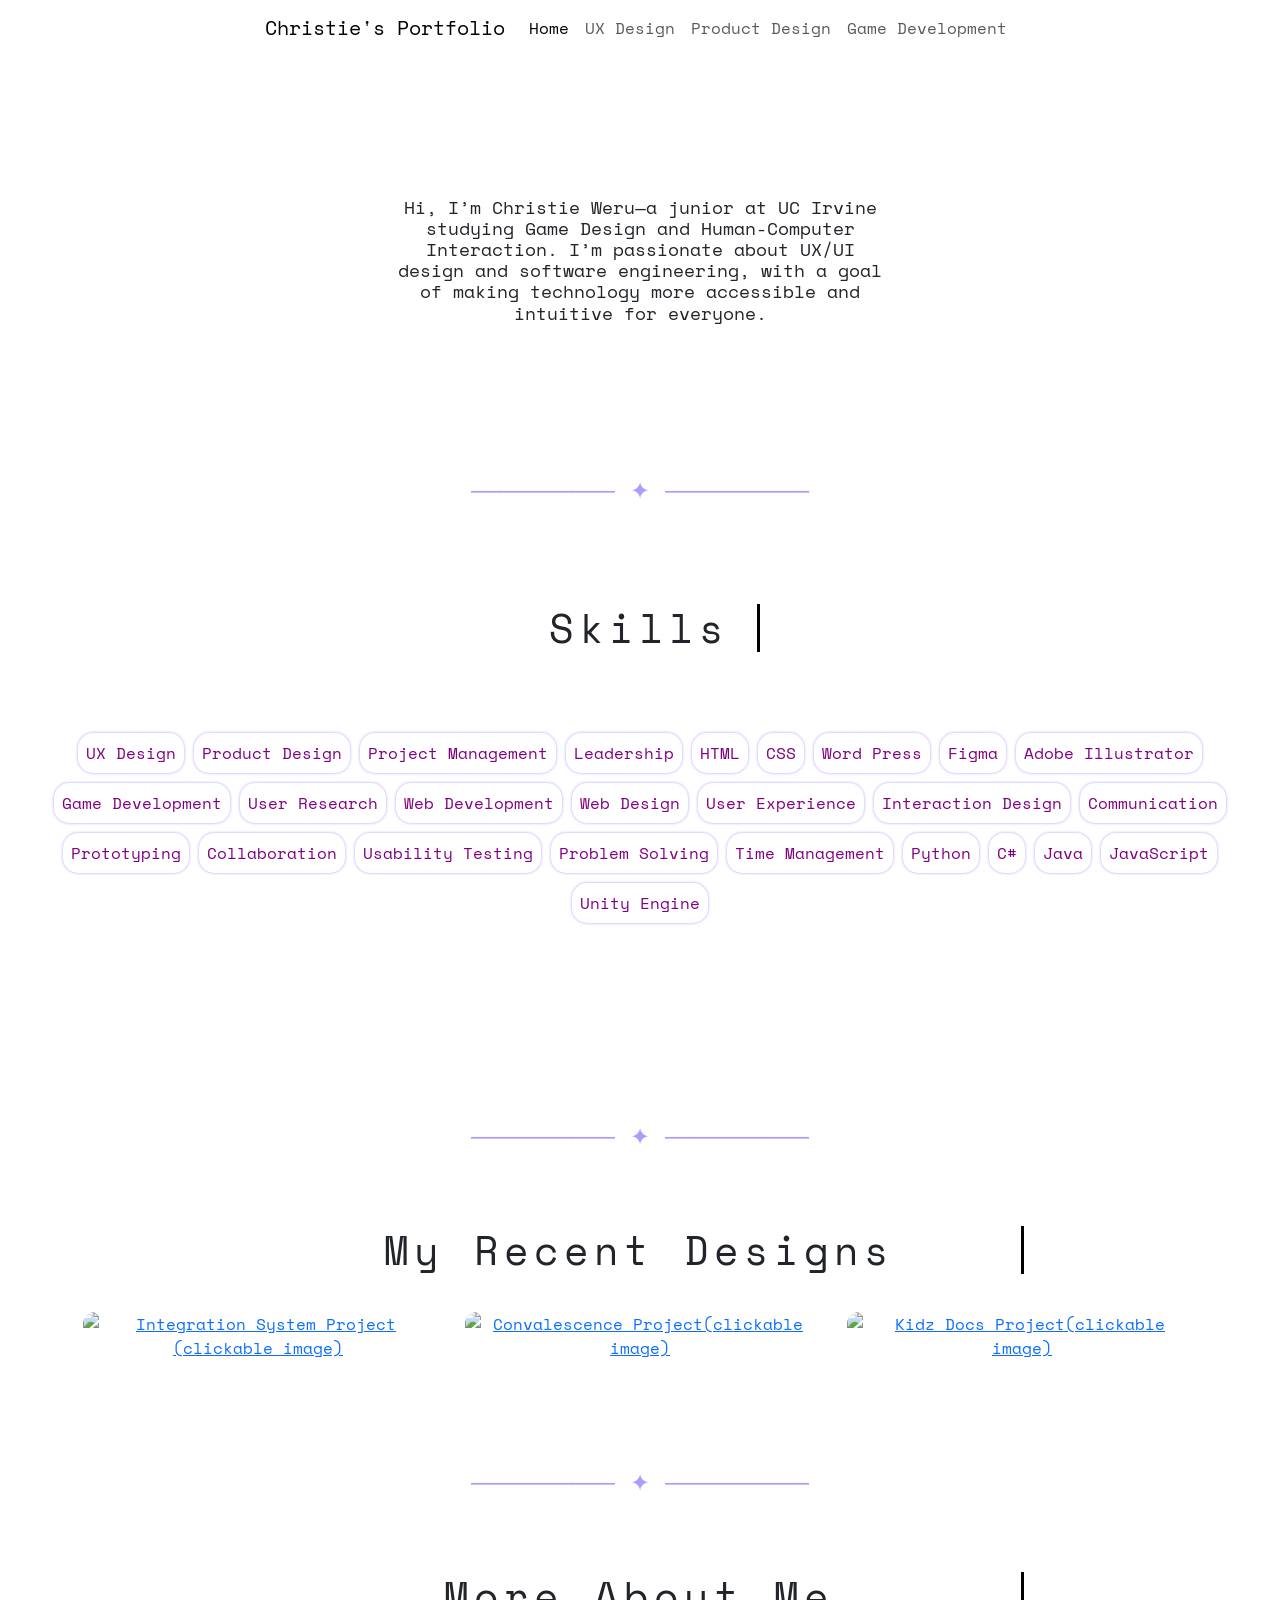
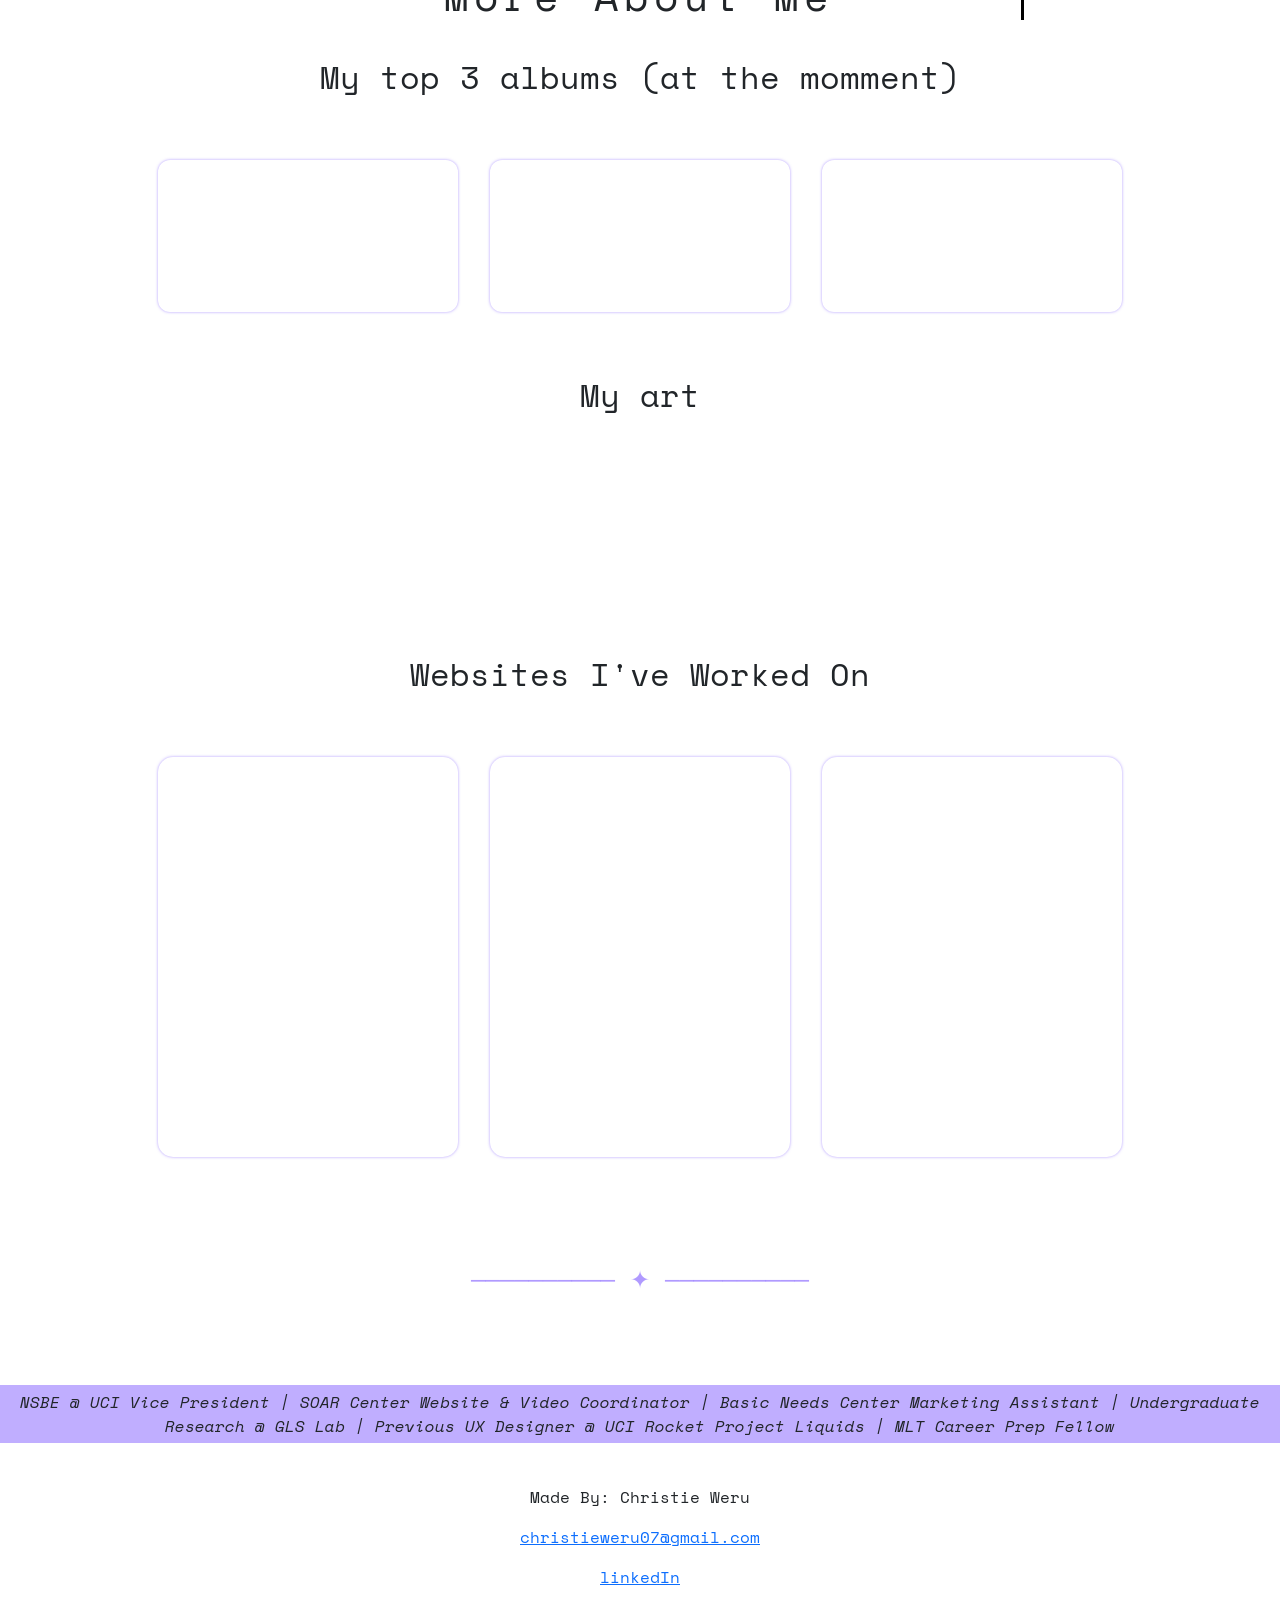
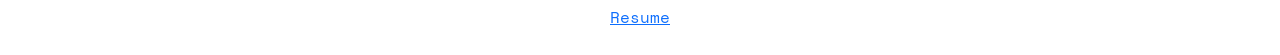
==== index.html @ f3f2ada1 "Add files via upload" ====
<!doctype html>
<html lang="en">

<!--
WRITTEN BY: Christie Weru 
EMAIL: cweru@uci.edu
-->

<head>
  <meta charset="utf-8">
  <meta name="author" content="Your name here">
  <meta name="description" content="description of your page">
  
  <link rel="stylesheet" type="text/css" href="style.css">
  <link href="https://cdn.jsdelivr.net/npm/bootstrap@5.3.8/dist/css/bootstrap.min.css" rel="stylesheet" integrity="sha384-sRIl4kxILFvY47J16cr9ZwB07vP4J8+LH7qKQnuqkuIAvNWLzeN8tE5YBujZqJLB" crossorigin="anonymous">
  <link href="https://fonts.googleapis.com/css2?family=Space+Mono&display=swap" rel="stylesheet">

  <title>Christie Weru's Portfolio</title>
</head>
<body>
<script src="https://cdn.jsdelivr.net/npm/bootstrap@5.3.8/dist/js/bootstrap.bundle.min.js" integrity="sha384-FKyoEForCGlyvwx9Hj09JcYn3nv7wiPVlz7YYwJrWVcXK/BmnVDxM+D2scQbITxI" crossorigin="anonymous"></script>


<!-- home page nav bar -->
<nav class="navbar navbar-expand-lg bg-white">
  <link rel="stylesheet" type="text/css" href="style.css">
  <div class="container-fluid">
    <a class="navbar-brand" href="index.html">Christie's Portfolio</a>
    <button class="navbar-toggler" type="button" data-bs-toggle="collapse" data-bs-target="#navbarText" aria-controls="navbarText" aria-expanded="false" aria-label="Toggle navigation">
      <span class="navbar-toggler-icon"></span>
    </button>
    <div class="collapse navbar-collapse" id="navbarText">
      <ul class="navbar-nav me-auto mb-2 mb-lg-0">
        <li class="nav-item">
          <a class="nav-link active" aria-current="page" href="index.html">Home</a>
        </li>
        <li class="nav-item">
          <a class="nav-link" href="ux.html">UX Design</a>
        </li>
        <li class="nav-item">
          <a class="nav-link" href="product.html">Product Design</a>
        </li>
        <li class="nav-item">
          <a class="nav-link" href="game-dev.html">Game Development</a>
        </li>
      </ul>
      <span class="navbar-text">
      </span>
    </div>
  </div>
  <!-- about me section - home page -->
</nav>

<div>
  
  <br>
  <br>
  <br>
  <h5 class="about-me" > Hi, I’m Christie Weru—a junior at UC Irvine studying Game Design and Human-Computer Interaction. I’m passionate about UX/UI design and software engineering, with a goal of making technology more accessible and intuitive for everyone. </h5>
  
  <!-- divider between sections -->
  <div class="divider">────────── ✦ ──────────</div>
  <br>

  <!-- skills section - home page -->
  <div class="typewriter"><h1 id="skills-header">Skills</h1>
</div>

</div>
<div class="skills">
<span class="skill">UX Design</span>
<span class="skill">Product Design</span>
<span class="skill">Project Management</span>
<span class="skill">Leadership</span>
<span class="skill">HTML</span>
<span class="skill">CSS</span>
<span class="skill">Word Press</span>
<span class="skill">Figma</span>
<span class="skill">Adobe Illustrator</span>
<span class="skill">Game Development</span>
<span class="skill">User Research</span>
<span class="skill">Web Development</span>
<span class="skill">Web Design</span>
<span class="skill">User Experience</span>
<span class="skill">Interaction Design</span>
<span class="skill">Communication</span>
<span class="skill">Prototyping</span>
<span class="skill">Collaboration</span>
<span class="skill">Usability Testing</span>
<span class="skill">Problem Solving</span>
<span class="skill">Time Management</span>
<span class="skill">Python</span>
<span class="skill">C#</span>
<span class="skill">Java</span>
<span class="skill">JavaScript</span>
<span class="skill">Unity Engine</span>
</div>

<div>
  <br>
  <br>

</div>
  <!-- divider between sections -->
<div class="divider">────────── ✦ ──────────</div>

  <!-- projects at a glance - home page -->
  <div class="typewriter"><h1 id="projects-header">My Recent Designs</h1>
</div>
<div class="proj">
<div class="row-home">
  <div class="column-home">
    <a href="ux.html">
<img src="images/integrationsystem-block.png" alt="Integration System Project (clickable image)" style="width:100%">
  </a>
</div>
  <div class="column-home">
    <a href="game-dev.html">
<img src="images/convalescence-block.png" alt="Convalescence Project(clickable image)" style="width:100%">
  </a>
</div>
  <div class="column-home">
    <a href="ux.html">
    <img src="images/kidzdocs-block.png" alt="Kidz Docs Project(clickable image)" style="width:100%">
  </a>
  </div>
</div>
</div> 
  <!-- divider between sections -->

<div class="divider">────────── ✦ ──────────</div>

<!--<music hobby> -->

<div class="typewriter"><h1 id="projects-header-2">More About Me</h1></div>
    <h2>My top 3 albums (at the momment)</h2>
    <div class="proj">
<div class="row-home">
  <div class="column-home">
<iframe data-testid="embed-iframe" style="border-radius:12px" src="https://open.spotify.com/embed/album/4fRcYn1zNOHY5LJXuRmJHI?utm_source=generator" width="300" height="152" allowfullscreen="" allow="autoplay; clipboard-write; encrypted-media; fullscreen; picture-in-picture" loading="lazy"></iframe>  </div>
  <div class="column-home">
<iframe data-testid="embed-iframe" style="border-radius:12px" src="https://open.spotify.com/embed/album/0U28P0QVB1QRxpqp5IHOlH?utm_source=generator" width="300" height="152"  allowfullscreen="" allow="autoplay; clipboard-write; encrypted-media; fullscreen; picture-in-picture" loading="lazy"></iframe>  </div>
  <div class="column-home">
<iframe data-testid="embed-iframe" style="border-radius:12px" src="https://open.spotify.com/embed/album/7bvmGyFDwpHNRRRZJ0AHvn?utm_source=generator" width="300" height="152"  allowfullscreen="" allow="autoplay; clipboard-write; encrypted-media; fullscreen; picture-in-picture" loading="lazy"></iframe>  </div>
</div>
</div> 

<!--<art hobby> -->

<h2>My art</h2>
<div class="proj">
  <div class="row-home">
    <div class="column-home">
      <blockquote class="instagram-media" 
        data-instgrm-permalink="https://www.instagram.com/p/DOWWZCliabk/?utm_source=ig_embed&amp;utm_campaign=loading" 
        data-instgrm-version="14"></blockquote>
    </div>

    <div class="column-home">
      <blockquote class="instagram-media" 
        data-instgrm-permalink="https://www.instagram.com/p/DNTylEGyFj_/?utm_source=ig_web_copy_link&igsh=MzRlODBiNWFlZA==" 
        data-instgrm-version="14"></blockquote>
    </div>

    <div class="column-home">
      <blockquote class="instagram-media" 
        data-instgrm-permalink="https://www.instagram.com/p/DMQxqeih6S5/?utm_source=ig_embed&amp;utm_campaign=loading" 
        data-instgrm-version="14"></blockquote>
    </div>
  </div>
</div>




<h2>Websites I've Worked On</h2>

    <div class="proj">
<div class="row-home">
  <div class="column-home">
<iframe src="https://soar.uci.edu/" width="300"  height="400" style="border:none; border-radius:15px;" title="SOAR Center Website">
</iframe>  </div>
  <div class="column-home">
<iframe src="https://sites.uci.edu/nsbeatuci/" width="300" height="400" style="border:none; border-radius:15px; " title="NSBE at UCI Website">
</iframe> </div>
  <div class="column-home">
<iframe src="https://www.rocket.eng.uci.edu/liquids/" width="300" height="400" style="border:none; border-radius:15px;" title="Rocket Project - Liquids Website">
</iframe> </div>
</div>
</div> 
  <!-- divider between sections -->

<div class="divider">────────── ✦ ──────────</div>
<!--<roles> -->

<p>
  <em class="highlighted-role">
    NSBE @ UCI Vice President | SOAR Center Website & Video Coordinator | 
    Basic Needs Center Marketing Assistant | Undergraduate Research @ GLS Lab | 
    Previous UX Designer @ UCI Rocket Project Liquids | MLT Career Prep Fellow
  </em>
</p>

<!--<footer> -->

<footer>
  <p>Made By: Christie Weru</p>
  <p><a href="mailto:christieweru07@gmail.com">christieweru07@gmail.com</a></p>
  <p><a href="https://www.linkedin.com/in/christie-weru/">linkedIn</a></p>
  <p><a href="  https://drive.google.com/file/d/1qJO7cgmi6-wGvjbAMI9JDYmrY_dWwb6M/view
">Resume</a></p>
</footer>
<script async src="https://www.instagram.com/embed.js"></script>

</body>

</html>
---- style.css ----
.nav-link:hover{
    color: purple;
    padding: 8px;
    background-color: white;
    box-shadow: 0 0 3px #8e6effb2;
    border-radius: 15px;
}

.navbar{
  position: fixed;

}

.about-me{
    margin: 100px auto;
    padding: 25px;
    display: flex;
    width:600px;
    max-width: 90%;
    height: 200px;
    text-align: center;
    font-size: 1.1rem;
  overflow-wrap: break-word;
}

body {
  font-family: 'Space Mono', 'Courier New', Courier, monospace;
  margin: 0;
  padding: 0;
  display: flex;
  flex-direction: column; 
  align-items: center; 
  text-align: center; 
}

.skill{
     color: purple;
    padding: 8px;
    background-color: white;
    box-shadow: 0 0 3px #8e6effb2;
    border-radius: 15px; 
    
}


.skill:hover {
  color: purple;
  padding: 8px;
  background-color: white;
  box-shadow: 0 0 3px #8e6effb2;
  border-radius: 15px; 
  transform: scale(1.1);
  transition: transform 0.3s ease;
}

.skill:active {
  transform: scale(0.95);
}

.skill:focus {
  border: 2px solid #ffb6c1;
}

.skills{
  display: flex;
  flex-wrap: wrap;
  justify-content: center;
  gap: 10px;
  margin: 50px 0;
  padding: 25px;
}
.skills-2{
  display: flex;
  flex-wrap: wrap;
  justify-content: center;
  gap: 10px;
  margin: 1px 0;
  padding: 25px;
}
h1,h2,h3,h4,h5,h6,p{
    margin: 1em;
    overflow-wrap: break-word;
}

/*p{
    font-family: 'Inter', 'Helvetica Neue', Arial, sans-serif;

}*/

.typewriter #skills-header{
  overflow:hidden;
  border-right: .08em solid black;
  white-space:nowrap;
  display: inline-block;
  margin: 0;
  letter-spacing: .15em;
  animation:
    typing 3.5s steps(30, end) forwards,
    blink-caret .5s step-end infinite;
}

@keyframes typing {
  from { width: 0}
  to { width: 10ch}
}

@keyframes blink-caret {
  from, to {border-color: transparent}
  50% {border-color: black}
}
.typewriter #projects-header{
  overflow:hidden;
  border-right: .08em solid black;
  white-space:nowrap;
  display: inline-block;
  margin: 0;
  letter-spacing: .15em;
  animation:
    typing-proj 3.5s steps(30, end) forwards,
    blink-caret-proj .5s step-end infinite;
}

@keyframes typing-proj {
  from { width: 0}
  to { width: 32ch}
}

@keyframes blink-caret-proj {
  from, to {border-color: transparent}
  50% {border-color: black}
}
.typewriter #projects-header-2{
  overflow:hidden;
  border-right: .08em solid black;
  white-space:nowrap;
  display: inline-block;
  margin: 0;
  letter-spacing: .15em;
  animation:
    typing-proj 3.5s steps(30, end) forwards,
    blink-caret-proj .5s step-end infinite;
}

@keyframes typing-proj {
  from { width: 0}
  to { width: 32ch}
}

@keyframes blink-caret-proj {
  from, to {border-color: transparent}
  50% {border-color: black}
}
.typewriter #intro-header{
  overflow:hidden;
  border-right: .08em solid black;
  white-space:nowrap;
  display: inline-block;
  margin: 0;
  letter-spacing: .15em;
  animation:
    typing-proj-1 3.5s steps(30, end) forwards,
    blink-caret-proj .5s step-end infinite;
}

@keyframes typing-proj-1 {
  from { width: 0}
  to { width: 32ch}
}

@keyframes blink-caret-proj {
  from, to {border-color: transparent}
  50% {border-color: black}
}


.proj {
  display: flex;
  justify-content: center;
  align-items: center;
  padding: 2em;
}

.row-home {
  display: flex;
  flex-wrap: wrap;
  justify-content: center;
  gap: 2em;
  max-width: 1200px;
}

.column-home {
  flex: 1 1 300px; 
  display: flex;
  justify-content: center;
}

.column-home img {
  width: 100%;
  max-width: 350px; 
  border-radius: 12px;
  transition: transform 0.3s ease, filter 0.3s ease;
}

.column-home img:hover {
  transform: scale(1.05);
  z-index: 2;
}

.row-home:hover img {
  filter: blur(3px);
  opacity: 0.6;
}

.row-home img:hover {
  filter: none;
  opacity: 1;
}

@media (max-width: 768px) {
  .row-home {
    flex-direction: column;
    align-items: center;
  }
}

.divider {
  display: flex;
  align-items: center;
  text-align: center;
  color: #8e6effb2;
  font-size: 1.5em;
  margin: 3em 0;
}

.divider::before,
.divider::after {
  content: "";
  flex: 1;
  /*border-bottom: 2px solid #8e6effb2;*/
  opacity: 0.5;
}

.divider:not(:empty)::before {
  margin-right: .75em;
}
.divider:not(:empty)::after {
  margin-left: .75em;
}
footer {
  left: 0;
  bottom: 0;
  width: 100%;
  text-align: center;
  /*background-color: #8d6eff09;*/
  padding: 10px 0;
}

.spec-proj{
    margin: 2px 0;
    padding: 5px;
    display: flex;
    text-align: left;
}

video{
  border-radius: 10px;
  box-shadow: 0 0 3px #8e6effb2;
  height: 340px;
  width: 420px;
}

p.spec-proj {
  margin-top: 40px; 
}
h3.spec-proj {
  margin-bottom: -400px;
}

iframe{
  box-shadow: 0 0 3px #8e6effb2;
    border-radius: 10px;

}

.carousel-caption {
  background: rgba(142, 110, 255, 0.7);
  padding: 15px 25px;
  border-radius: 15px;
  display: inline-block;
}

.carousel-caption h5,
.carousel-caption p {
  color: white;
  text-shadow: 0 0 5px rgba(0,0,0,0.5);
  font-size: 12px;
}

.carousel-control-prev-icon,
.carousel-control-next-icon {
  filter: invert(46%) sepia(61%) saturate(4155%) hue-rotate(230deg) brightness(90%) contrast(90%);
}

.highlighted-role {
  display: block;
  background-color: #c0aeff;
  padding: 5px;
  width: 100vw;
}
---- style.css ----
.nav-link:hover{
    color: purple;
    padding: 8px;
    background-color: white;
    box-shadow: 0 0 3px #8e6effb2;
    border-radius: 15px;
}

.navbar{
  position: fixed;

}

.about-me{
    margin: 100px auto;
    padding: 25px;
    display: flex;
    width:600px;
    max-width: 90%;
    height: 200px;
    text-align: center;
    font-size: 1.1rem;
  overflow-wrap: break-word;
}

body {
  font-family: 'Space Mono', 'Courier New', Courier, monospace;
  margin: 0;
  padding: 0;
  display: flex;
  flex-direction: column; 
  align-items: center; 
  text-align: center; 
}

.skill{
     color: purple;
    padding: 8px;
    background-color: white;
    box-shadow: 0 0 3px #8e6effb2;
    border-radius: 15px; 
    
}


.skill:hover {
  color: purple;
  padding: 8px;
  background-color: white;
  box-shadow: 0 0 3px #8e6effb2;
  border-radius: 15px; 
  transform: scale(1.1);
  transition: transform 0.3s ease;
}

.skill:active {
  transform: scale(0.95);
}

.skill:focus {
  border: 2px solid #ffb6c1;
}

.skills{
  display: flex;
  flex-wrap: wrap;
  justify-content: center;
  gap: 10px;
  margin: 50px 0;
  padding: 25px;
}
.skills-2{
  display: flex;
  flex-wrap: wrap;
  justify-content: center;
  gap: 10px;
  margin: 1px 0;
  padding: 25px;
}
h1,h2,h3,h4,h5,h6,p{
    margin: 1em;
    overflow-wrap: break-word;
}

/*p{
    font-family: 'Inter', 'Helvetica Neue', Arial, sans-serif;

}*/

.typewriter #skills-header{
  overflow:hidden;
  border-right: .08em solid black;
  white-space:nowrap;
  display: inline-block;
  margin: 0;
  letter-spacing: .15em;
  animation:
    typing 3.5s steps(30, end) forwards,
    blink-caret .5s step-end infinite;
}

@keyframes typing {
  from { width: 0}
  to { width: 10ch}
}

@keyframes blink-caret {
  from, to {border-color: transparent}
  50% {border-color: black}
}
.typewriter #projects-header{
  overflow:hidden;
  border-right: .08em solid black;
  white-space:nowrap;
  display: inline-block;
  margin: 0;
  letter-spacing: .15em;
  animation:
    typing-proj 3.5s steps(30, end) forwards,
    blink-caret-proj .5s step-end infinite;
}

@keyframes typing-proj {
  from { width: 0}
  to { width: 32ch}
}

@keyframes blink-caret-proj {
  from, to {border-color: transparent}
  50% {border-color: black}
}
.typewriter #projects-header-2{
  overflow:hidden;
  border-right: .08em solid black;
  white-space:nowrap;
  display: inline-block;
  margin: 0;
  letter-spacing: .15em;
  animation:
    typing-proj 3.5s steps(30, end) forwards,
    blink-caret-proj .5s step-end infinite;
}

@keyframes typing-proj {
  from { width: 0}
  to { width: 32ch}
}

@keyframes blink-caret-proj {
  from, to {border-color: transparent}
  50% {border-color: black}
}
.typewriter #intro-header{
  overflow:hidden;
  border-right: .08em solid black;
  white-space:nowrap;
  display: inline-block;
  margin: 0;
  letter-spacing: .15em;
  animation:
    typing-proj-1 3.5s steps(30, end) forwards,
    blink-caret-proj .5s step-end infinite;
}

@keyframes typing-proj-1 {
  from { width: 0}
  to { width: 32ch}
}

@keyframes blink-caret-proj {
  from, to {border-color: transparent}
  50% {border-color: black}
}


.proj {
  display: flex;
  justify-content: center;
  align-items: center;
  padding: 2em;
}

.row-home {
  display: flex;
  flex-wrap: wrap;
  justify-content: center;
  gap: 2em;
  max-width: 1200px;
}

.column-home {
  flex: 1 1 300px; 
  display: flex;
  justify-content: center;
}

.column-home img {
  width: 100%;
  max-width: 350px; 
  border-radius: 12px;
  transition: transform 0.3s ease, filter 0.3s ease;
}

.column-home img:hover {
  transform: scale(1.05);
  z-index: 2;
}

.row-home:hover img {
  filter: blur(3px);
  opacity: 0.6;
}

.row-home img:hover {
  filter: none;
  opacity: 1;
}

@media (max-width: 768px) {
  .row-home {
    flex-direction: column;
    align-items: center;
  }
}

.divider {
  display: flex;
  align-items: center;
  text-align: center;
  color: #8e6effb2;
  font-size: 1.5em;
  margin: 3em 0;
}

.divider::before,
.divider::after {
  content: "";
  flex: 1;
  /*border-bottom: 2px solid #8e6effb2;*/
  opacity: 0.5;
}

.divider:not(:empty)::before {
  margin-right: .75em;
}
.divider:not(:empty)::after {
  margin-left: .75em;
}
footer {
  left: 0;
  bottom: 0;
  width: 100%;
  text-align: center;
  /*background-color: #8d6eff09;*/
  padding: 10px 0;
}

.spec-proj{
    margin: 2px 0;
    padding: 5px;
    display: flex;
    text-align: left;
}

video{
  border-radius: 10px;
  box-shadow: 0 0 3px #8e6effb2;
  height: 340px;
  width: 420px;
}

p.spec-proj {
  margin-top: 40px; 
}
h3.spec-proj {
  margin-bottom: -400px;
}

iframe{
  box-shadow: 0 0 3px #8e6effb2;
    border-radius: 10px;

}

.carousel-caption {
  background: rgba(142, 110, 255, 0.7);
  padding: 15px 25px;
  border-radius: 15px;
  display: inline-block;
}

.carousel-caption h5,
.carousel-caption p {
  color: white;
  text-shadow: 0 0 5px rgba(0,0,0,0.5);
  font-size: 12px;
}

.carousel-control-prev-icon,
.carousel-control-next-icon {
  filter: invert(46%) sepia(61%) saturate(4155%) hue-rotate(230deg) brightness(90%) contrast(90%);
}

.highlighted-role {
  display: block;
  background-color: #c0aeff;
  padding: 5px;
  width: 100vw;
}
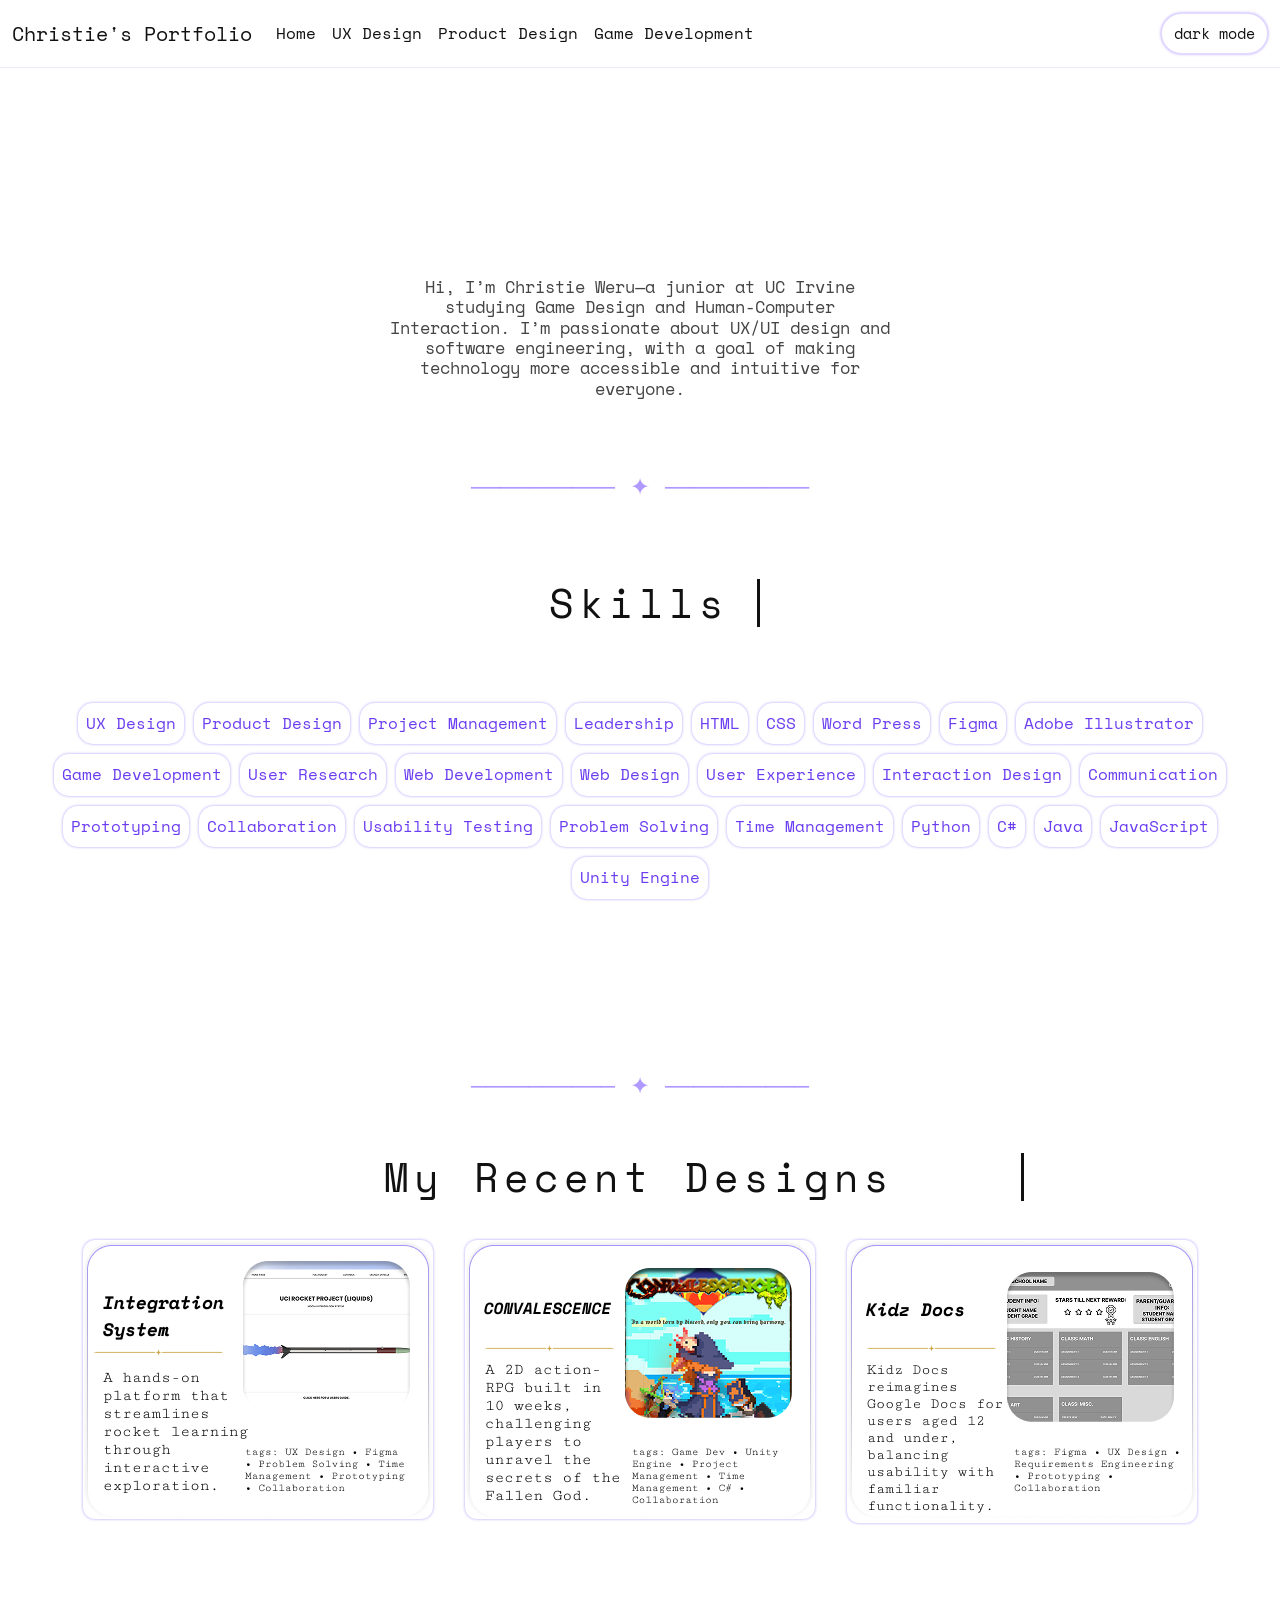
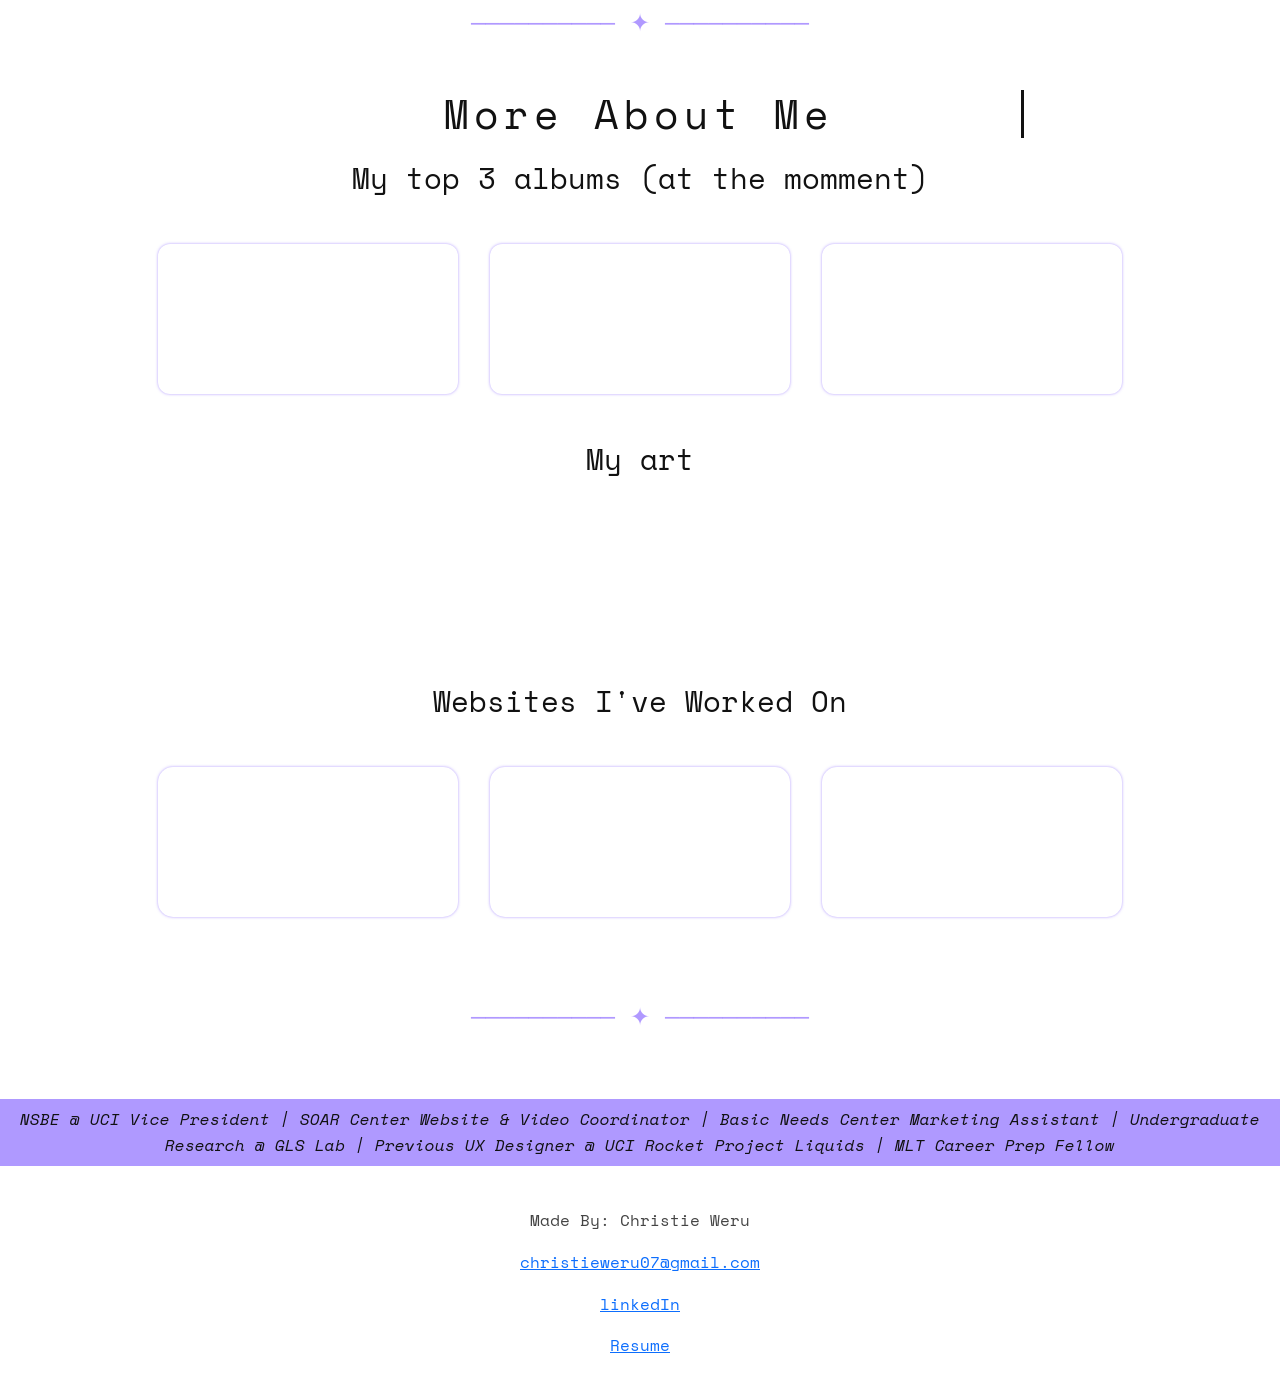
==== commit 175649a8: "Update index.html" ====
--- a/index.html
+++ b/index.html
@@ -46,6 +46,12 @@
       </ul>
       <span class="navbar-text">
       </span>
+      <div class="ms-auto">
+  <button id="themeToggle" class="theme-toggle" type="button" aria-label="toggle dark mode">
+    dark mode
+  </button>
+</div>
+
     </div>
   </div>
   <!-- about me section - home page -->
@@ -211,6 +217,33 @@
 ">Resume</a></p>
 </footer>
 <script async src="https://www.instagram.com/embed.js"></script>
+<script>
+  (function () {
+    const root = document.documentElement;
+    const toggleBtn = document.getElementById('themeToggle');
+    const saved = localStorage.getItem('theme');
+
+    // default: if user hasn't chosen, follow system preference
+    if (saved) {
+      root.classList.toggle('theme-dark', saved === 'dark');
+    } else if (window.matchMedia && window.matchMedia('(prefers-color-scheme: dark)').matches) {
+      root.classList.add('theme-dark');
+    }
+
+    function setButtonText() {
+      const isDark = root.classList.contains('theme-dark');
+      toggleBtn.textContent = isDark ? 'light mode' : 'dark mode';
+    }
+
+    setButtonText();
+
+    toggleBtn.addEventListener('click', function () {
+      const isDark = root.classList.toggle('theme-dark');
+      localStorage.setItem('theme', isDark ? 'dark' : 'light');
+      setButtonText();
+    });
+  })();
+</script>
 
 </body>
 
--- a/style.css
+++ b/style.css
@@ -1,124 +1,208 @@
-
-.nav-link:hover{
-    color: purple;
-    padding: 8px;
-    background-color: white;
-    box-shadow: 0 0 3px #8e6effb2;
-    border-radius: 15px;
-}
+/* =========================
+   THEME TOKENS (LIGHT/DARK)
+   ========================= */
+
+:root {
+  /* font sizing */
+  font-size: 100%; /* 16px default; users can change in browser */
+  --line-height: 1.6;
+
+  /* colors (light) */
+  --bg: #ffffff;
+  --text: #111111;
+  --muted: #444444;
+
+  --surface: #ffffff;
+  --surface-2: #f6f3ff;
+
+  --accent: #6b3df0; /* purple */
+  --accent-soft: rgba(142, 110, 255, 0.70);
+  --shadow: 0 0 0.1875rem rgba(142, 110, 255, 0.70); /* 3px -> rem */
+  --focus: #ffb6c1;
+
+  /* layout */
+  --nav-height: 4.25rem;
+  --radius: 0.875rem; /* 14px */
+}
+
+/* Dark theme overrides */
+:root.theme-dark {
+  --bg: #0f0f14;
+  --text: #f3f3f7;
+  --muted: #c6c6d1;
+
+  --surface: #161622;
+  --surface-2: #1e1e2c;
+
+  --accent: #b79cff;
+  --accent-soft: rgba(183, 156, 255, 0.35);
+  --shadow: 0 0 0.1875rem rgba(183, 156, 255, 0.55);
+  --focus: #ffd1dc;
+}
+
+/* =========================
+   GLOBAL TYPOGRAPHY
+   ========================= */
+
+body {
+  font-family: 'Space Mono', 'Courier New', Courier, monospace;
+  line-height: var(--line-height);
+  background-color: var(--bg);
+  color: var(--text);
+
+  margin: 0;
+  padding: 0;
+
+  display: flex;
+  flex-direction: column;
+  align-items: center;
+  text-align: center;
+
+  /* avoids using <br> to offset fixed navbar */
+  padding-top: calc(var(--nav-height) + 1rem);
+}
+
+/* responsive type scale using clamp() + rem */
+h1 {
+  font-size: clamp(1.75rem, 2.5vw + 1rem, 2.5rem);
+  margin: 1rem;
+}
+h2 {
+  font-size: clamp(1.25rem, 1.6vw + 0.9rem, 1.8rem);
+  margin: 1rem;
+}
+h3 {
+  font-size: clamp(1.125rem, 1.2vw + 0.85rem, 1.5rem);
+  margin: 1rem;
+}
+p {
+  font-size: 1rem;
+  margin: 1rem;
+}
+
+h1,h2,h3,h4,h5,h6,p{
+  overflow-wrap: break-word;
+}
+
+/* =========================
+   NAVBAR
+   ========================= */
 
 .navbar{
   position: fixed;
-
-}
+  top: 0;
+  left: 0;
+  right: 0;
+  z-index: 999;
+  height: var(--nav-height);
+
+  /* override bootstrap bg-white when dark mode is on */
+  background-color: var(--bg) !important;
+  border-bottom: 1px solid rgba(142,110,255,0.15);
+}
+
+.navbar-brand,
+.nav-link {
+  color: var(--text) !important;
+}
+
+.nav-link:hover{
+  color: var(--accent) !important;
+  padding: 0.5rem;
+  background-color: var(--surface);
+  box-shadow: var(--shadow);
+  border-radius: 0.9375rem; /* 15px */
+}
+
+/* =========================
+   ABOUT SECTION
+   ========================= */
 
 .about-me{
-    margin: 100px auto;
-    padding: 25px;
-    display: flex;
-    width:600px;
-    max-width: 90%;
-    height: 200px;
-    text-align: center;
-    font-size: 1.1rem;
+  margin: 6rem auto 2rem auto;
+  padding: 1.25rem;
+  display: flex;
+  width: 37.5rem; /* 600px -> rem */
+  max-width: 90%;
+  height: auto;
+  text-align: center;
+
+  /* was 1.1rem already; keep but ensure it scales */
+  font-size: 1.0625rem;
   overflow-wrap: break-word;
-}
-
-body {
-  font-family: 'Space Mono', 'Courier New', Courier, monospace;
-  margin: 0;
-  padding: 0;
-  display: flex;
-  flex-direction: column; 
-  align-items: center; 
-  text-align: center; 
-}
+
+  color: var(--muted);
+}
+
+/* =========================
+   SKILLS TAGS
+   ========================= */
 
 .skill{
-     color: purple;
-    padding: 8px;
-    background-color: white;
-    box-shadow: 0 0 3px #8e6effb2;
-    border-radius: 15px; 
-    
-}
-
+  color: var(--accent);
+  padding: 0.5rem;
+  background-color: var(--surface);
+  box-shadow: var(--shadow);
+  border-radius: 0.9375rem;
+}
 
 .skill:hover {
-  color: purple;
-  padding: 8px;
-  background-color: white;
-  box-shadow: 0 0 3px #8e6effb2;
-  border-radius: 15px; 
-  transform: scale(1.1);
-  transition: transform 0.3s ease;
+  transform: scale(1.06);
+  transition: transform 0.25s ease;
 }
 
 .skill:active {
-  transform: scale(0.95);
+  transform: scale(0.97);
 }
 
 .skill:focus {
-  border: 2px solid #ffb6c1;
-}
-
-.skills{
+  outline: 2px solid var(--focus);
+  outline-offset: 2px;
+}
+
+.skills,
+.skills-2{
   display: flex;
   flex-wrap: wrap;
   justify-content: center;
-  gap: 10px;
-  margin: 50px 0;
-  padding: 25px;
-}
-.skills-2{
-  display: flex;
-  flex-wrap: wrap;
-  justify-content: center;
-  gap: 10px;
-  margin: 1px 0;
-  padding: 25px;
-}
-h1,h2,h3,h4,h5,h6,p{
-    margin: 1em;
-    overflow-wrap: break-word;
-}
-
-/*p{
-    font-family: 'Inter', 'Helvetica Neue', Arial, sans-serif;
-
-}*/
-
-.typewriter #skills-header{
+  gap: 0.625rem; /* 10px */
+  padding: 1.25rem;
+}
+
+.skills { margin: 3rem 0; }
+.skills-2 { margin: 0.25rem 0; }
+
+/* =========================
+   TYPEWRITER HEADERS
+   ========================= */
+
+.typewriter #skills-header,
+.typewriter #projects-header,
+.typewriter #projects-header-2,
+.typewriter #intro-header{
   overflow:hidden;
-  border-right: .08em solid black;
+  border-right: .08em solid var(--text);
   white-space:nowrap;
   display: inline-block;
   margin: 0;
   letter-spacing: .15em;
-  animation:
-    typing 3.5s steps(30, end) forwards,
-    blink-caret .5s step-end infinite;
-}
-
-@keyframes typing {
+}
+
+/* keep your animations, but avoid duplicate keyframe names */
+.typewriter #skills-header{
+  animation: typing-skills 3.5s steps(30, end) forwards,
+             blink-caret .5s step-end infinite;
+}
+
+@keyframes typing-skills {
   from { width: 0}
   to { width: 10ch}
 }
 
-@keyframes blink-caret {
-  from, to {border-color: transparent}
-  50% {border-color: black}
-}
-.typewriter #projects-header{
-  overflow:hidden;
-  border-right: .08em solid black;
-  white-space:nowrap;
-  display: inline-block;
-  margin: 0;
-  letter-spacing: .15em;
-  animation:
-    typing-proj 3.5s steps(30, end) forwards,
-    blink-caret-proj .5s step-end infinite;
+.typewriter #projects-header,
+.typewriter #projects-header-2{
+  animation: typing-proj 3.5s steps(30, end) forwards,
+             blink-caret .5s step-end infinite;
 }
 
 @keyframes typing-proj {
@@ -126,79 +210,105 @@
   to { width: 32ch}
 }
 
-@keyframes blink-caret-proj {
-  from, to {border-color: transparent}
-  50% {border-color: black}
-}
-.typewriter #projects-header-2{
-  overflow:hidden;
-  border-right: .08em solid black;
-  white-space:nowrap;
-  display: inline-block;
-  margin: 0;
-  letter-spacing: .15em;
-  animation:
-    typing-proj 3.5s steps(30, end) forwards,
-    blink-caret-proj .5s step-end infinite;
-}
-
-@keyframes typing-proj {
+.typewriter #intro-header{
+  animation: typing-intro 3.5s steps(30, end) forwards,
+             blink-caret .5s step-end infinite;
+}
+
+@keyframes typing-intro {
   from { width: 0}
   to { width: 32ch}
 }
 
-@keyframes blink-caret-proj {
+@keyframes blink-caret {
   from, to {border-color: transparent}
-  50% {border-color: black}
-}
-.typewriter #intro-header{
-  overflow:hidden;
-  border-right: .08em solid black;
-  white-space:nowrap;
-  display: inline-block;
-  margin: 0;
-  letter-spacing: .15em;
-  animation:
-    typing-proj-1 3.5s steps(30, end) forwards,
-    blink-caret-proj .5s step-end infinite;
-}
-
-@keyframes typing-proj-1 {
-  from { width: 0}
-  to { width: 32ch}
-}
-
-@keyframes blink-caret-proj {
-  from, to {border-color: transparent}
-  50% {border-color: black}
-}
-
+  50% {border-color: var(--text)}
+}
+
+/* reduce motion for accessibility */
+@media (prefers-reduced-motion: reduce) {
+  .typewriter #skills-header,
+  .typewriter #projects-header,
+  .typewriter #projects-header-2,
+  .typewriter #intro-header{
+    animation: none;
+    border-right: none;
+  }
+}
+
+/* =========================
+   PROJECT LAYOUT
+   ========================= */
+
+.spec-proj{
+  margin: 0.125rem 0;
+  padding: 0.3125rem;
+  display: flex;
+  text-align: left;
+  color: var(--text);
+}
+
+p.spec-proj {
+  margin-top: 2.5rem; /* 40px -> rem */
+}
+
+h3.spec-proj {
+  margin-bottom: 0;
+}
+
+/* make media responsive */
+video,
+iframe,
+img {
+  max-width: 100%;
+  height: auto;
+  border-radius: 0.625rem; /* 10px */
+  box-shadow: var(--shadow);
+}
+
+/* keep your preferred fixed video size on large screens */
+video {
+  width: 26.25rem;  /* 420px */
+  height: 21.25rem; /* 340px */
+}
+
+/* on small screens, let it shrink */
+@media (max-width: 30rem) { /* ~480px */
+  video {
+    width: 100%;
+    height: auto;
+  }
+}
+
+/* =========================
+   HOME IMAGE GRID EFFECTS
+   ========================= */
 
 .proj {
   display: flex;
   justify-content: center;
   align-items: center;
-  padding: 2em;
+  padding: 2rem;
 }
 
 .row-home {
   display: flex;
   flex-wrap: wrap;
   justify-content: center;
-  gap: 2em;
-  max-width: 1200px;
+  gap: 2rem;
+  max-width: 75rem; /* 1200px */
 }
 
 .column-home {
-  flex: 1 1 300px; 
+  flex: 1 1 18.75rem; /* 300px */
   display: flex;
   justify-content: center;
 }
 
 .column-home img {
   width: 100%;
-  max-width: 350px; 
-  border-radius: 12px;
+  max-width: 21.875rem; /* 350px */
+  border-radius: 0.75rem;
   transition: transform 0.3s ease, filter 0.3s ease;
 }
 
@@ -208,7 +318,7 @@
 }
 
 .row-home:hover img {
-  filter: blur(3px);
+  filter: blur(0.1875rem);
   opacity: 0.6;
 }
 
@@ -217,84 +327,56 @@
   opacity: 1;
 }
 
-@media (max-width: 768px) {
+@media (max-width: 48rem) { /* 768px */
   .row-home {
     flex-direction: column;
     align-items: center;
   }
 }
 
+/* =========================
+   DIVIDER
+   ========================= */
+
 .divider {
   display: flex;
   align-items: center;
   text-align: center;
-  color: #8e6effb2;
-  font-size: 1.5em;
-  margin: 3em 0;
+  color: var(--accent-soft);
+  font-size: 1.5rem;
+  margin: 3rem 0;
 }
 
 .divider::before,
 .divider::after {
   content: "";
   flex: 1;
-  /*border-bottom: 2px solid #8e6effb2;*/
   opacity: 0.5;
 }
 
 .divider:not(:empty)::before {
-  margin-right: .75em;
+  margin-right: .75rem;
 }
 .divider:not(:empty)::after {
-  margin-left: .75em;
-}
-footer {
-  left: 0;
-  bottom: 0;
-  width: 100%;
-  text-align: center;
-  /*background-color: #8d6eff09;*/
-  padding: 10px 0;
-}
-
-.spec-proj{
-    margin: 2px 0;
-    padding: 5px;
-    display: flex;
-    text-align: left;
-}
-
-video{
-  border-radius: 10px;
-  box-shadow: 0 0 3px #8e6effb2;
-  height: 340px;
-  width: 420px;
-}
-
-p.spec-proj {
-  margin-top: 40px; 
-}
-h3.spec-proj {
-  margin-bottom: -400px;
-}
-
-iframe{
-  box-shadow: 0 0 3px #8e6effb2;
-    border-radius: 10px;
-
-}
+  margin-left: .75rem;
+}
+
+/* =========================
+   CAROUSEL
+   ========================= */
 
 .carousel-caption {
-  background: rgba(142, 110, 255, 0.7);
-  padding: 15px 25px;
-  border-radius: 15px;
+  background: var(--accent-soft);
+  padding: 0.9375rem 1.5625rem;
+  border-radius: 0.9375rem;
   display: inline-block;
 }
 
 .carousel-caption h5,
 .carousel-caption p {
   color: white;
-  text-shadow: 0 0 5px rgba(0,0,0,0.5);
-  font-size: 12px;
+  text-shadow: 0 0 0.3125rem rgba(0,0,0,0.5);
+  font-size: 0.75rem;
 }
 
 .carousel-control-prev-icon,
@@ -302,9 +384,45 @@
   filter: invert(46%) sepia(61%) saturate(4155%) hue-rotate(230deg) brightness(90%) contrast(90%);
 }
 
+/* =========================
+   FOOTER + ROLE BAR
+   ========================= */
+
+footer {
+  width: 100%;
+  text-align: center;
+  padding: 0.625rem 0;
+  color: var(--muted);
+}
+
 .highlighted-role {
   display: block;
-  background-color: #c0aeff;
-  padding: 5px;
+  background-color: var(--accent-soft);
+  color: var(--text);
+  padding: 0.5rem;
   width: 100vw;
 }
+
+/* =========================
+   DARK MODE TOGGLE BUTTON
+   ========================= */
+
+.theme-toggle {
+  border: 1px solid rgba(142,110,255,0.25);
+  background: var(--surface);
+  color: var(--text);
+  padding: 0.45rem 0.75rem;
+  border-radius: 999px;
+  box-shadow: var(--shadow);
+  font-size: 0.95rem;
+}
+
+.theme-toggle:hover {
+  transform: translateY(-1px);
+  transition: transform 0.2s ease;
+}
+
+.theme-toggle:focus {
+  outline: 2px solid var(--focus);
+  outline-offset: 2px;
+}
--- a/style.css
+++ b/style.css
@@ -1,124 +1,208 @@
-
-.nav-link:hover{
-    color: purple;
-    padding: 8px;
-    background-color: white;
-    box-shadow: 0 0 3px #8e6effb2;
-    border-radius: 15px;
-}
+/* =========================
+   THEME TOKENS (LIGHT/DARK)
+   ========================= */
+
+:root {
+  /* font sizing */
+  font-size: 100%; /* 16px default; users can change in browser */
+  --line-height: 1.6;
+
+  /* colors (light) */
+  --bg: #ffffff;
+  --text: #111111;
+  --muted: #444444;
+
+  --surface: #ffffff;
+  --surface-2: #f6f3ff;
+
+  --accent: #6b3df0; /* purple */
+  --accent-soft: rgba(142, 110, 255, 0.70);
+  --shadow: 0 0 0.1875rem rgba(142, 110, 255, 0.70); /* 3px -> rem */
+  --focus: #ffb6c1;
+
+  /* layout */
+  --nav-height: 4.25rem;
+  --radius: 0.875rem; /* 14px */
+}
+
+/* Dark theme overrides */
+:root.theme-dark {
+  --bg: #0f0f14;
+  --text: #f3f3f7;
+  --muted: #c6c6d1;
+
+  --surface: #161622;
+  --surface-2: #1e1e2c;
+
+  --accent: #b79cff;
+  --accent-soft: rgba(183, 156, 255, 0.35);
+  --shadow: 0 0 0.1875rem rgba(183, 156, 255, 0.55);
+  --focus: #ffd1dc;
+}
+
+/* =========================
+   GLOBAL TYPOGRAPHY
+   ========================= */
+
+body {
+  font-family: 'Space Mono', 'Courier New', Courier, monospace;
+  line-height: var(--line-height);
+  background-color: var(--bg);
+  color: var(--text);
+
+  margin: 0;
+  padding: 0;
+
+  display: flex;
+  flex-direction: column;
+  align-items: center;
+  text-align: center;
+
+  /* avoids using <br> to offset fixed navbar */
+  padding-top: calc(var(--nav-height) + 1rem);
+}
+
+/* responsive type scale using clamp() + rem */
+h1 {
+  font-size: clamp(1.75rem, 2.5vw + 1rem, 2.5rem);
+  margin: 1rem;
+}
+h2 {
+  font-size: clamp(1.25rem, 1.6vw + 0.9rem, 1.8rem);
+  margin: 1rem;
+}
+h3 {
+  font-size: clamp(1.125rem, 1.2vw + 0.85rem, 1.5rem);
+  margin: 1rem;
+}
+p {
+  font-size: 1rem;
+  margin: 1rem;
+}
+
+h1,h2,h3,h4,h5,h6,p{
+  overflow-wrap: break-word;
+}
+
+/* =========================
+   NAVBAR
+   ========================= */
 
 .navbar{
   position: fixed;
-
-}
+  top: 0;
+  left: 0;
+  right: 0;
+  z-index: 999;
+  height: var(--nav-height);
+
+  /* override bootstrap bg-white when dark mode is on */
+  background-color: var(--bg) !important;
+  border-bottom: 1px solid rgba(142,110,255,0.15);
+}
+
+.navbar-brand,
+.nav-link {
+  color: var(--text) !important;
+}
+
+.nav-link:hover{
+  color: var(--accent) !important;
+  padding: 0.5rem;
+  background-color: var(--surface);
+  box-shadow: var(--shadow);
+  border-radius: 0.9375rem; /* 15px */
+}
+
+/* =========================
+   ABOUT SECTION
+   ========================= */
 
 .about-me{
-    margin: 100px auto;
-    padding: 25px;
-    display: flex;
-    width:600px;
-    max-width: 90%;
-    height: 200px;
-    text-align: center;
-    font-size: 1.1rem;
+  margin: 6rem auto 2rem auto;
+  padding: 1.25rem;
+  display: flex;
+  width: 37.5rem; /* 600px -> rem */
+  max-width: 90%;
+  height: auto;
+  text-align: center;
+
+  /* was 1.1rem already; keep but ensure it scales */
+  font-size: 1.0625rem;
   overflow-wrap: break-word;
-}
-
-body {
-  font-family: 'Space Mono', 'Courier New', Courier, monospace;
-  margin: 0;
-  padding: 0;
-  display: flex;
-  flex-direction: column; 
-  align-items: center; 
-  text-align: center; 
-}
+
+  color: var(--muted);
+}
+
+/* =========================
+   SKILLS TAGS
+   ========================= */
 
 .skill{
-     color: purple;
-    padding: 8px;
-    background-color: white;
-    box-shadow: 0 0 3px #8e6effb2;
-    border-radius: 15px; 
-    
-}
-
+  color: var(--accent);
+  padding: 0.5rem;
+  background-color: var(--surface);
+  box-shadow: var(--shadow);
+  border-radius: 0.9375rem;
+}
 
 .skill:hover {
-  color: purple;
-  padding: 8px;
-  background-color: white;
-  box-shadow: 0 0 3px #8e6effb2;
-  border-radius: 15px; 
-  transform: scale(1.1);
-  transition: transform 0.3s ease;
+  transform: scale(1.06);
+  transition: transform 0.25s ease;
 }
 
 .skill:active {
-  transform: scale(0.95);
+  transform: scale(0.97);
 }
 
 .skill:focus {
-  border: 2px solid #ffb6c1;
-}
-
-.skills{
+  outline: 2px solid var(--focus);
+  outline-offset: 2px;
+}
+
+.skills,
+.skills-2{
   display: flex;
   flex-wrap: wrap;
   justify-content: center;
-  gap: 10px;
-  margin: 50px 0;
-  padding: 25px;
-}
-.skills-2{
-  display: flex;
-  flex-wrap: wrap;
-  justify-content: center;
-  gap: 10px;
-  margin: 1px 0;
-  padding: 25px;
-}
-h1,h2,h3,h4,h5,h6,p{
-    margin: 1em;
-    overflow-wrap: break-word;
-}
-
-/*p{
-    font-family: 'Inter', 'Helvetica Neue', Arial, sans-serif;
-
-}*/
-
-.typewriter #skills-header{
+  gap: 0.625rem; /* 10px */
+  padding: 1.25rem;
+}
+
+.skills { margin: 3rem 0; }
+.skills-2 { margin: 0.25rem 0; }
+
+/* =========================
+   TYPEWRITER HEADERS
+   ========================= */
+
+.typewriter #skills-header,
+.typewriter #projects-header,
+.typewriter #projects-header-2,
+.typewriter #intro-header{
   overflow:hidden;
-  border-right: .08em solid black;
+  border-right: .08em solid var(--text);
   white-space:nowrap;
   display: inline-block;
   margin: 0;
   letter-spacing: .15em;
-  animation:
-    typing 3.5s steps(30, end) forwards,
-    blink-caret .5s step-end infinite;
-}
-
-@keyframes typing {
+}
+
+/* keep your animations, but avoid duplicate keyframe names */
+.typewriter #skills-header{
+  animation: typing-skills 3.5s steps(30, end) forwards,
+             blink-caret .5s step-end infinite;
+}
+
+@keyframes typing-skills {
   from { width: 0}
   to { width: 10ch}
 }
 
-@keyframes blink-caret {
-  from, to {border-color: transparent}
-  50% {border-color: black}
-}
-.typewriter #projects-header{
-  overflow:hidden;
-  border-right: .08em solid black;
-  white-space:nowrap;
-  display: inline-block;
-  margin: 0;
-  letter-spacing: .15em;
-  animation:
-    typing-proj 3.5s steps(30, end) forwards,
-    blink-caret-proj .5s step-end infinite;
+.typewriter #projects-header,
+.typewriter #projects-header-2{
+  animation: typing-proj 3.5s steps(30, end) forwards,
+             blink-caret .5s step-end infinite;
 }
 
 @keyframes typing-proj {
@@ -126,79 +210,105 @@
   to { width: 32ch}
 }
 
-@keyframes blink-caret-proj {
-  from, to {border-color: transparent}
-  50% {border-color: black}
-}
-.typewriter #projects-header-2{
-  overflow:hidden;
-  border-right: .08em solid black;
-  white-space:nowrap;
-  display: inline-block;
-  margin: 0;
-  letter-spacing: .15em;
-  animation:
-    typing-proj 3.5s steps(30, end) forwards,
-    blink-caret-proj .5s step-end infinite;
-}
-
-@keyframes typing-proj {
+.typewriter #intro-header{
+  animation: typing-intro 3.5s steps(30, end) forwards,
+             blink-caret .5s step-end infinite;
+}
+
+@keyframes typing-intro {
   from { width: 0}
   to { width: 32ch}
 }
 
-@keyframes blink-caret-proj {
+@keyframes blink-caret {
   from, to {border-color: transparent}
-  50% {border-color: black}
-}
-.typewriter #intro-header{
-  overflow:hidden;
-  border-right: .08em solid black;
-  white-space:nowrap;
-  display: inline-block;
-  margin: 0;
-  letter-spacing: .15em;
-  animation:
-    typing-proj-1 3.5s steps(30, end) forwards,
-    blink-caret-proj .5s step-end infinite;
-}
-
-@keyframes typing-proj-1 {
-  from { width: 0}
-  to { width: 32ch}
-}
-
-@keyframes blink-caret-proj {
-  from, to {border-color: transparent}
-  50% {border-color: black}
-}
-
+  50% {border-color: var(--text)}
+}
+
+/* reduce motion for accessibility */
+@media (prefers-reduced-motion: reduce) {
+  .typewriter #skills-header,
+  .typewriter #projects-header,
+  .typewriter #projects-header-2,
+  .typewriter #intro-header{
+    animation: none;
+    border-right: none;
+  }
+}
+
+/* =========================
+   PROJECT LAYOUT
+   ========================= */
+
+.spec-proj{
+  margin: 0.125rem 0;
+  padding: 0.3125rem;
+  display: flex;
+  text-align: left;
+  color: var(--text);
+}
+
+p.spec-proj {
+  margin-top: 2.5rem; /* 40px -> rem */
+}
+
+h3.spec-proj {
+  margin-bottom: 0;
+}
+
+/* make media responsive */
+video,
+iframe,
+img {
+  max-width: 100%;
+  height: auto;
+  border-radius: 0.625rem; /* 10px */
+  box-shadow: var(--shadow);
+}
+
+/* keep your preferred fixed video size on large screens */
+video {
+  width: 26.25rem;  /* 420px */
+  height: 21.25rem; /* 340px */
+}
+
+/* on small screens, let it shrink */
+@media (max-width: 30rem) { /* ~480px */
+  video {
+    width: 100%;
+    height: auto;
+  }
+}
+
+/* =========================
+   HOME IMAGE GRID EFFECTS
+   ========================= */
 
 .proj {
   display: flex;
   justify-content: center;
   align-items: center;
-  padding: 2em;
+  padding: 2rem;
 }
 
 .row-home {
   display: flex;
   flex-wrap: wrap;
   justify-content: center;
-  gap: 2em;
-  max-width: 1200px;
+  gap: 2rem;
+  max-width: 75rem; /* 1200px */
 }
 
 .column-home {
-  flex: 1 1 300px; 
+  flex: 1 1 18.75rem; /* 300px */
   display: flex;
   justify-content: center;
 }
 
 .column-home img {
   width: 100%;
-  max-width: 350px; 
-  border-radius: 12px;
+  max-width: 21.875rem; /* 350px */
+  border-radius: 0.75rem;
   transition: transform 0.3s ease, filter 0.3s ease;
 }
 
@@ -208,7 +318,7 @@
 }
 
 .row-home:hover img {
-  filter: blur(3px);
+  filter: blur(0.1875rem);
   opacity: 0.6;
 }
 
@@ -217,84 +327,56 @@
   opacity: 1;
 }
 
-@media (max-width: 768px) {
+@media (max-width: 48rem) { /* 768px */
   .row-home {
     flex-direction: column;
     align-items: center;
   }
 }
 
+/* =========================
+   DIVIDER
+   ========================= */
+
 .divider {
   display: flex;
   align-items: center;
   text-align: center;
-  color: #8e6effb2;
-  font-size: 1.5em;
-  margin: 3em 0;
+  color: var(--accent-soft);
+  font-size: 1.5rem;
+  margin: 3rem 0;
 }
 
 .divider::before,
 .divider::after {
   content: "";
   flex: 1;
-  /*border-bottom: 2px solid #8e6effb2;*/
   opacity: 0.5;
 }
 
 .divider:not(:empty)::before {
-  margin-right: .75em;
+  margin-right: .75rem;
 }
 .divider:not(:empty)::after {
-  margin-left: .75em;
-}
-footer {
-  left: 0;
-  bottom: 0;
-  width: 100%;
-  text-align: center;
-  /*background-color: #8d6eff09;*/
-  padding: 10px 0;
-}
-
-.spec-proj{
-    margin: 2px 0;
-    padding: 5px;
-    display: flex;
-    text-align: left;
-}
-
-video{
-  border-radius: 10px;
-  box-shadow: 0 0 3px #8e6effb2;
-  height: 340px;
-  width: 420px;
-}
-
-p.spec-proj {
-  margin-top: 40px; 
-}
-h3.spec-proj {
-  margin-bottom: -400px;
-}
-
-iframe{
-  box-shadow: 0 0 3px #8e6effb2;
-    border-radius: 10px;
-
-}
+  margin-left: .75rem;
+}
+
+/* =========================
+   CAROUSEL
+   ========================= */
 
 .carousel-caption {
-  background: rgba(142, 110, 255, 0.7);
-  padding: 15px 25px;
-  border-radius: 15px;
+  background: var(--accent-soft);
+  padding: 0.9375rem 1.5625rem;
+  border-radius: 0.9375rem;
   display: inline-block;
 }
 
 .carousel-caption h5,
 .carousel-caption p {
   color: white;
-  text-shadow: 0 0 5px rgba(0,0,0,0.5);
-  font-size: 12px;
+  text-shadow: 0 0 0.3125rem rgba(0,0,0,0.5);
+  font-size: 0.75rem;
 }
 
 .carousel-control-prev-icon,
@@ -302,9 +384,45 @@
   filter: invert(46%) sepia(61%) saturate(4155%) hue-rotate(230deg) brightness(90%) contrast(90%);
 }
 
+/* =========================
+   FOOTER + ROLE BAR
+   ========================= */
+
+footer {
+  width: 100%;
+  text-align: center;
+  padding: 0.625rem 0;
+  color: var(--muted);
+}
+
 .highlighted-role {
   display: block;
-  background-color: #c0aeff;
-  padding: 5px;
+  background-color: var(--accent-soft);
+  color: var(--text);
+  padding: 0.5rem;
   width: 100vw;
 }
+
+/* =========================
+   DARK MODE TOGGLE BUTTON
+   ========================= */
+
+.theme-toggle {
+  border: 1px solid rgba(142,110,255,0.25);
+  background: var(--surface);
+  color: var(--text);
+  padding: 0.45rem 0.75rem;
+  border-radius: 999px;
+  box-shadow: var(--shadow);
+  font-size: 0.95rem;
+}
+
+.theme-toggle:hover {
+  transform: translateY(-1px);
+  transition: transform 0.2s ease;
+}
+
+.theme-toggle:focus {
+  outline: 2px solid var(--focus);
+  outline-offset: 2px;
+}
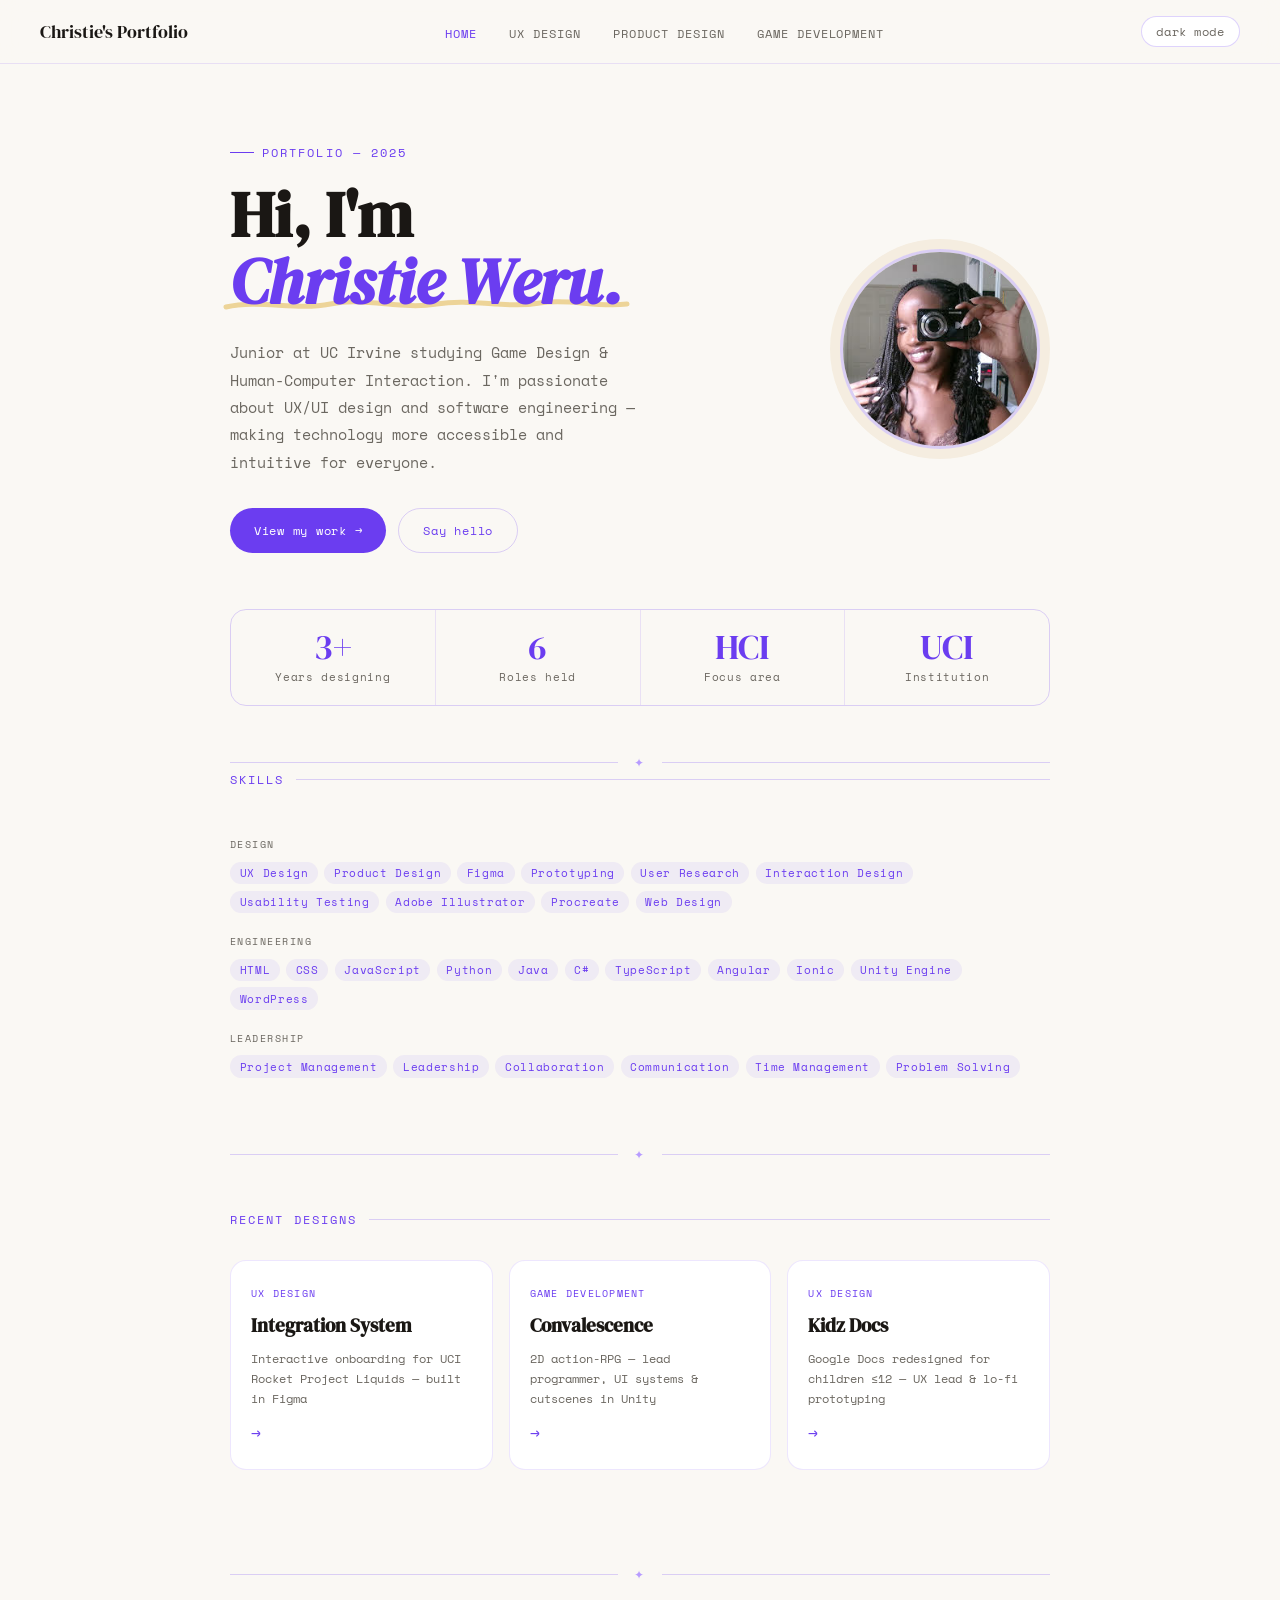
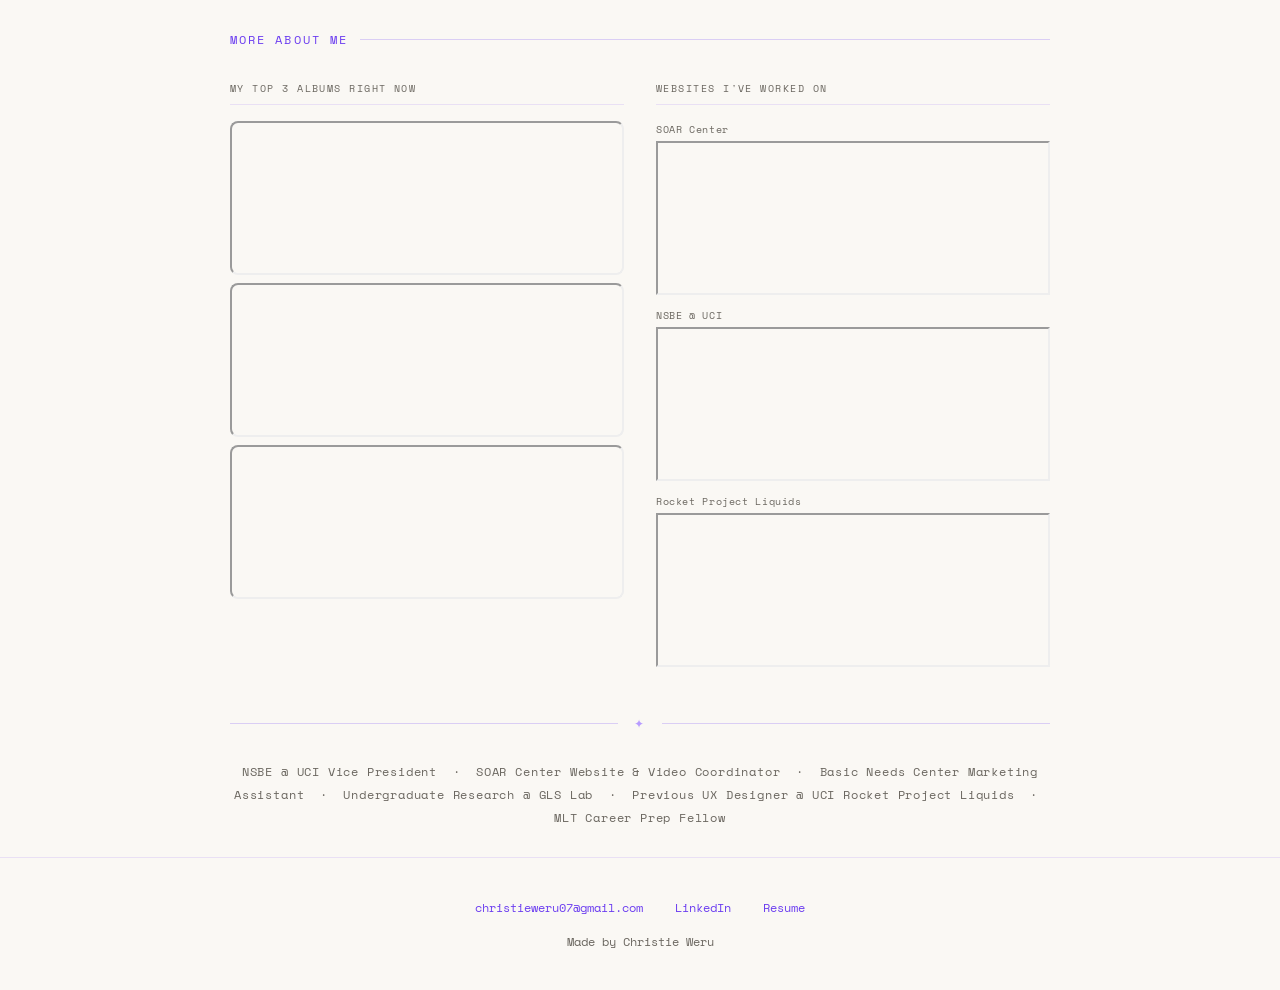
==== commit 5bb681e6: "updated portfolio" ====
--- a/index.html
+++ b/index.html
@@ -1,250 +1,340 @@
 <!doctype html>
 <html lang="en">
-
-<!--
-WRITTEN BY: Christie Weru 
-EMAIL: cweru@uci.edu
--->
-
 <head>
   <meta charset="utf-8">
-  <meta name="author" content="Your name here">
-  <meta name="description" content="description of your page">
-  
-  <link rel="stylesheet" type="text/css" href="style.css">
-  <link href="https://cdn.jsdelivr.net/npm/bootstrap@5.3.8/dist/css/bootstrap.min.css" rel="stylesheet" integrity="sha384-sRIl4kxILFvY47J16cr9ZwB07vP4J8+LH7qKQnuqkuIAvNWLzeN8tE5YBujZqJLB" crossorigin="anonymous">
-  <link href="https://fonts.googleapis.com/css2?family=Space+Mono&display=swap" rel="stylesheet">
-
-  <title>Christie Weru's Portfolio</title>
+  <meta name="viewport" content="width=device-width, initial-scale=1">
+  <meta name="author" content="Christie Weru">
+  <meta name="description" content="Christie Weru — UX Designer & Game Developer at UC Irvine">
+  <link rel="stylesheet" href="style.css">
+  <title>Christie Weru</title>
+  <style>
+    /* ── INDEX-ONLY ───────────────────────────── */
+    .hero {
+      padding: 5rem 2.5rem 3.5rem;
+      max-width: 900px; margin: 0 auto;
+      display: grid; grid-template-columns: 1fr 220px; gap: 3rem; align-items: center;
+    }
+
+    .hero-eyebrow {
+      font-size: 0.72rem; letter-spacing: 0.18em; text-transform: uppercase;
+      color: var(--accent); margin-bottom: 1.25rem;
+      display: flex; align-items: center; gap: 0.5rem;
+    }
+    .hero-eyebrow::before { content:''; display:inline-block; width:24px; height:1px; background:var(--accent); }
+
+    /* Scribble title block */
+    .hero-title-wrap { position: relative; display: inline-block; margin-bottom: 1.5rem; }
+    .hero-title {
+      font-family: 'DM Serif Display', serif;
+      font-size: clamp(2.6rem, 5.5vw, 4rem);
+      line-height: 1.05; color: var(--text); position: relative; z-index: 1;
+    }
+    .hero-title em { color: var(--accent); font-style: italic; }
+
+    .scribble {
+      position: absolute;
+      bottom: 2px; left: -6px;
+      width: calc(100% + 12px); height: 18px;
+      pointer-events: none; z-index: 0; overflow: visible;
+    }
+    .scribble path {
+      fill: none;
+      stroke: var(--warm);
+      stroke-width: 5;
+      stroke-linecap: round;
+      stroke-linejoin: round;
+      opacity: 0.75;
+      stroke-dasharray: 900;
+      stroke-dashoffset: 900;
+      animation: draw-line 1.5s 0.5s cubic-bezier(0.4,0,0.2,1) forwards;
+    }
+    @keyframes draw-line { to { stroke-dashoffset: 0; } }
+    @media (prefers-reduced-motion: reduce) { .scribble path { animation: none; stroke-dashoffset: 0; } }
+
+    .hero-body { font-size: 0.95rem; line-height: 1.8; color: var(--muted); margin-bottom: 2rem; max-width: 46ch; }
+
+    .hero-ctas { display: flex; gap: 0.75rem; flex-wrap: wrap; }
+    .hero-cta {
+      display: inline-flex; align-items: center; gap: 0.5rem;
+      background: var(--accent); color: #fff;
+      font-family: 'Space Mono', monospace; font-size: 0.78rem; letter-spacing: 0.06em;
+      padding: 0.75rem 1.5rem; border-radius: 999px; text-decoration: none;
+      border: none; cursor: pointer; transition: transform 0.2s, opacity 0.2s;
+    }
+    .hero-cta:hover { transform: translateY(-2px); opacity: 0.9; }
+    .hero-cta-ghost {
+      display: inline-flex; align-items: center;
+      background: none; color: var(--accent);
+      font-family: 'Space Mono', monospace; font-size: 0.78rem; letter-spacing: 0.06em;
+      padding: 0.75rem 1.5rem; border-radius: 999px; text-decoration: none;
+      border: 1px solid var(--border2); cursor: pointer; transition: all 0.2s;
+    }
+    .hero-cta-ghost:hover { background: var(--accent); color: #fff; border-color: var(--accent); }
+
+    /* Photo circle */
+    .hero-photo {
+      width: 200px; height: 200px; border-radius: 50%;
+      overflow: hidden;
+      border: 3px solid var(--border2);
+      box-shadow: 0 0 0 10px var(--warm2);
+      flex-shrink: 0; align-self: center; justify-self: center;
+    }
+    .hero-photo img { width: 100%; height: 100%; object-fit: cover; display: block; }
+    .photo-placeholder {
+      width: 100%; height: 100%;
+      background: var(--warm2);
+      display: flex; flex-direction: column; align-items: center; justify-content: center;
+      gap: 0.5rem; color: var(--muted); font-size: 0.62rem;
+      letter-spacing: 0.1em; text-align: center; text-transform: uppercase;
+    }
+
+    /* Stats */
+    .stats-wrap { max-width: 900px; margin: 0 auto; padding: 0 2.5rem 3rem; }
+    .stats-row {
+      display: flex; border: 1px solid var(--border2); border-radius: var(--radius); overflow: hidden;
+    }
+    .stat { flex: 1; padding: 1.25rem 1rem; text-align: center; border-right: 1px solid var(--border); }
+    .stat:last-child { border-right: none; }
+    .stat-num { font-family: 'DM Serif Display', serif; font-size: 2.2rem; color: var(--accent); line-height: 1; }
+    .stat-label { font-size: 0.68rem; color: var(--muted); letter-spacing: 0.06em; margin-top: 0.25rem; }
+
+    /* Skills */
+    .skills-section { padding: 0 2.5rem 3rem; max-width: 900px; margin: 0 auto; }
+    .skill-group { margin-bottom: 1.25rem; }
+    .skill-group-label { font-size: 0.65rem; letter-spacing: 0.14em; text-transform: uppercase; color: var(--muted); margin-bottom: 0.6rem; }
+    .skill-group-tags { display: flex; flex-wrap: wrap; gap: 0.4rem; }
+
+    /* Work tiles */
+    .work-wrap { padding: 0 2.5rem; max-width: 900px; margin: 0 auto 3rem; }
+    .work-grid { display: grid; grid-template-columns: repeat(3,1fr); gap: 1rem; }
+    .work-tile {
+      background: var(--surface); border: 1px solid var(--border); border-radius: var(--radius);
+      padding: 1.5rem 1.25rem; text-decoration: none; color: inherit;
+      display: flex; flex-direction: column; gap: 0.75rem;
+      transition: transform 0.25s, box-shadow 0.25s;
+    }
+    .work-tile:hover { transform: translateY(-3px); box-shadow: 0 8px 32px rgba(107,55,240,0.1); }
+    .work-tile-cat { font-size: 0.65rem; letter-spacing: 0.12em; text-transform: uppercase; color: var(--accent); }
+    .work-tile-title { font-family: 'DM Serif Display', serif; font-size: 1.2rem; color: var(--text); line-height: 1.25; }
+    .work-tile-desc { font-size: 0.78rem; color: var(--muted); line-height: 1.6; }
+    .work-tile-arrow { font-size: 1rem; color: var(--accent); margin-top: auto; }
+
+    /* About extras */
+    .about-wrap { padding: 0 2.5rem 3rem; max-width: 900px; margin: 0 auto; }
+    .about-grid { display: grid; grid-template-columns: 1fr 1fr; gap: 2rem; }
+    .about-block-label {
+      font-size: 0.65rem; letter-spacing: 0.14em; text-transform: uppercase;
+      color: var(--muted); margin-bottom: 1rem; padding-bottom: 0.5rem;
+      border-bottom: 1px solid var(--border);
+    }
+    .spotify-stack { display: flex; flex-direction: column; gap: 0.5rem; }
+    .spotify-stack iframe { border-radius: 8px !important; }
+    .sites-grid { display: flex; flex-direction: column; gap: 0.75rem; }
+    .site-item-label { font-size: 0.65rem; color: var(--muted); letter-spacing: 0.06em; margin-bottom: 0.25rem; }
+    .site-item iframe { border-radius: 8px; border: 1px solid var(--border); }
+
+    @media (max-width: 680px) {
+      .hero { grid-template-columns: 1fr; }
+      .hero-photo { width: 130px; height: 130px; justify-self: start; }
+      .stats-row { flex-wrap: wrap; }
+      .stat { flex: 0 0 50%; }
+      .work-grid { grid-template-columns: 1fr; }
+      .about-grid { grid-template-columns: 1fr; }
+    }
+  </style>
 </head>
 <body>
-<script src="https://cdn.jsdelivr.net/npm/bootstrap@5.3.8/dist/js/bootstrap.bundle.min.js" integrity="sha384-FKyoEForCGlyvwx9Hj09JcYn3nv7wiPVlz7YYwJrWVcXK/BmnVDxM+D2scQbITxI" crossorigin="anonymous"></script>
-
-
-<!-- home page nav bar -->
-<nav class="navbar navbar-expand-lg bg-white">
-  <link rel="stylesheet" type="text/css" href="style.css">
-  <div class="container-fluid">
-    <a class="navbar-brand" href="index.html">Christie's Portfolio</a>
-    <button class="navbar-toggler" type="button" data-bs-toggle="collapse" data-bs-target="#navbarText" aria-controls="navbarText" aria-expanded="false" aria-label="Toggle navigation">
-      <span class="navbar-toggler-icon"></span>
-    </button>
-    <div class="collapse navbar-collapse" id="navbarText">
-      <ul class="navbar-nav me-auto mb-2 mb-lg-0">
-        <li class="nav-item">
-          <a class="nav-link active" aria-current="page" href="index.html">Home</a>
-        </li>
-        <li class="nav-item">
-          <a class="nav-link" href="ux.html">UX Design</a>
-        </li>
-        <li class="nav-item">
-          <a class="nav-link" href="product.html">Product Design</a>
-        </li>
-        <li class="nav-item">
-          <a class="nav-link" href="game-dev.html">Game Development</a>
-        </li>
-      </ul>
-      <span class="navbar-text">
-      </span>
-      <div class="ms-auto">
-  <button id="themeToggle" class="theme-toggle" type="button" aria-label="toggle dark mode">
-    dark mode
-  </button>
-</div>
-
+
+  <nav>
+    <a class="nav-brand" href="index.html">Christie's Portfolio</a>
+    <ul class="nav-links">
+      <li><a href="index.html" class="active">Home</a></li>
+      <li><a href="ux.html">UX Design</a></li>
+      <li><a href="product.html">Product Design</a></li>
+      <li><a href="game-dev.html">Game Development</a></li>
+    </ul>
+    <div class="nav-right">
+      <button class="theme-pill" id="themeToggle">dark mode</button>
+    </div>
+  </nav>
+
+  <!-- HERO -->
+  <div class="hero reveal">
+    <div>
+      <p class="hero-eyebrow">Portfolio — 2025</p>
+
+      <div class="hero-title-wrap">
+        <h1 class="hero-title">
+          Hi, I'm<br>
+          <em>Christie Weru.</em>
+        </h1>
+        <!-- Hand-drawn scribble under the name -->
+        <svg class="scribble" viewBox="0 0 400 18" preserveAspectRatio="none" aria-hidden="true">
+          <path d="M2 12 C 35 4, 70 16, 105 9 C 140 2, 175 15, 210 9 C 245 3, 278 14, 312 8 C 340 3, 368 13, 398 9"/>
+        </svg>
+      </div>
+
+      <p class="hero-body">Junior at UC Irvine studying Game Design & Human-Computer Interaction. I'm passionate about UX/UI design and software engineering — making technology more accessible and intuitive for everyone.</p>
+      <div class="hero-ctas">
+        <a href="ux.html" class="hero-cta">View my work →</a>
+        <a href="mailto:christieweru07@gmail.com" class="hero-cta-ghost">Say hello</a>
+      </div>
+    </div>
+
+    <!-- PHOTO — swap images/christie.jpg for your real photo path -->
+    <div class="hero-photo">
+      <img
+        src="images/christie-digi.jpg"
+        alt="Christie Weru"
+        onerror="this.style.display='none'; document.getElementById('photoFallback').style.display='flex';"
+      >
+      <div class="photo-placeholder" id="photoFallback" style="display:none;">
+        <svg width="36" height="36" viewBox="0 0 36 36" fill="none" aria-hidden="true">
+          <circle cx="18" cy="12" r="7" stroke="#6b3df0" stroke-width="1.5"/>
+          <path d="M2 34c0-8.837 7.163-16 16-16s16 7.163 16 16" stroke="#6b3df0" stroke-width="1.5" stroke-linecap="round"/>
+        </svg>
+        <span>Add your photo:<br>images/christie.jpg</span>
+      </div>
     </div>
   </div>
-  <!-- about me section - home page -->
-</nav>
-
-<div>
-  
-  <br>
-  <br>
-  <br>
-  <h5 class="about-me" > Hi, I’m Christie Weru—a junior at UC Irvine studying Game Design and Human-Computer Interaction. I’m passionate about UX/UI design and software engineering, with a goal of making technology more accessible and intuitive for everyone. </h5>
-  
-  <!-- divider between sections -->
-  <div class="divider">────────── ✦ ──────────</div>
-  <br>
-
-  <!-- skills section - home page -->
-  <div class="typewriter"><h1 id="skills-header">Skills</h1>
-</div>
-
-</div>
-<div class="skills">
-<span class="skill">UX Design</span>
-<span class="skill">Product Design</span>
-<span class="skill">Project Management</span>
-<span class="skill">Leadership</span>
-<span class="skill">HTML</span>
-<span class="skill">CSS</span>
-<span class="skill">Word Press</span>
-<span class="skill">Figma</span>
-<span class="skill">Adobe Illustrator</span>
-<span class="skill">Game Development</span>
-<span class="skill">User Research</span>
-<span class="skill">Web Development</span>
-<span class="skill">Web Design</span>
-<span class="skill">User Experience</span>
-<span class="skill">Interaction Design</span>
-<span class="skill">Communication</span>
-<span class="skill">Prototyping</span>
-<span class="skill">Collaboration</span>
-<span class="skill">Usability Testing</span>
-<span class="skill">Problem Solving</span>
-<span class="skill">Time Management</span>
-<span class="skill">Python</span>
-<span class="skill">C#</span>
-<span class="skill">Java</span>
-<span class="skill">JavaScript</span>
-<span class="skill">Unity Engine</span>
-</div>
-
-<div>
-  <br>
-  <br>
-
-</div>
-  <!-- divider between sections -->
-<div class="divider">────────── ✦ ──────────</div>
-
-  <!-- projects at a glance - home page -->
-  <div class="typewriter"><h1 id="projects-header">My Recent Designs</h1>
-</div>
-<div class="proj">
-<div class="row-home">
-  <div class="column-home">
-    <a href="ux.html">
-<img src="images/integrationsystem-block.png" alt="Integration System Project (clickable image)" style="width:100%">
-  </a>
-</div>
-  <div class="column-home">
-    <a href="game-dev.html">
-<img src="images/convalescence-block.png" alt="Convalescence Project(clickable image)" style="width:100%">
-  </a>
-</div>
-  <div class="column-home">
-    <a href="ux.html">
-    <img src="images/kidzdocs-block.png" alt="Kidz Docs Project(clickable image)" style="width:100%">
-  </a>
+
+  <!-- STATS -->
+  <div class="stats-wrap reveal">
+    <div class="stats-row">
+      <div class="stat"><div class="stat-num">3+</div><div class="stat-label">Years designing</div></div>
+      <div class="stat"><div class="stat-num">6</div><div class="stat-label">Roles held</div></div>
+      <div class="stat"><div class="stat-num">HCI</div><div class="stat-label">Focus area</div></div>
+      <div class="stat"><div class="stat-num">UCI</div><div class="stat-label">Institution</div></div>
+    </div>
   </div>
-</div>
-</div> 
-  <!-- divider between sections -->
-
-<div class="divider">────────── ✦ ──────────</div>
-
-<!--<music hobby> -->
-
-<div class="typewriter"><h1 id="projects-header-2">More About Me</h1></div>
-    <h2>My top 3 albums (at the momment)</h2>
-    <div class="proj">
-<div class="row-home">
-  <div class="column-home">
-<iframe data-testid="embed-iframe" style="border-radius:12px" src="https://open.spotify.com/embed/album/4fRcYn1zNOHY5LJXuRmJHI?utm_source=generator" width="300" height="152" allowfullscreen="" allow="autoplay; clipboard-write; encrypted-media; fullscreen; picture-in-picture" loading="lazy"></iframe>  </div>
-  <div class="column-home">
-<iframe data-testid="embed-iframe" style="border-radius:12px" src="https://open.spotify.com/embed/album/0U28P0QVB1QRxpqp5IHOlH?utm_source=generator" width="300" height="152"  allowfullscreen="" allow="autoplay; clipboard-write; encrypted-media; fullscreen; picture-in-picture" loading="lazy"></iframe>  </div>
-  <div class="column-home">
-<iframe data-testid="embed-iframe" style="border-radius:12px" src="https://open.spotify.com/embed/album/7bvmGyFDwpHNRRRZJ0AHvn?utm_source=generator" width="300" height="152"  allowfullscreen="" allow="autoplay; clipboard-write; encrypted-media; fullscreen; picture-in-picture" loading="lazy"></iframe>  </div>
-</div>
-</div> 
-
-<!--<art hobby> -->
-
-<h2>My art</h2>
-<div class="proj">
-  <div class="row-home">
-    <div class="column-home">
-      <blockquote class="instagram-media" 
-        data-instgrm-permalink="https://www.instagram.com/p/DOWWZCliabk/?utm_source=ig_embed&amp;utm_campaign=loading" 
-        data-instgrm-version="14"></blockquote>
-    </div>
-
-    <div class="column-home">
-      <blockquote class="instagram-media" 
-        data-instgrm-permalink="https://www.instagram.com/p/DNTylEGyFj_/?utm_source=ig_web_copy_link&igsh=MzRlODBiNWFlZA==" 
-        data-instgrm-version="14"></blockquote>
-    </div>
-
-    <div class="column-home">
-      <blockquote class="instagram-media" 
-        data-instgrm-permalink="https://www.instagram.com/p/DMQxqeih6S5/?utm_source=ig_embed&amp;utm_campaign=loading" 
-        data-instgrm-version="14"></blockquote>
-    </div>
+
+  <div class="section-divider">✦</div>
+
+  <!-- SKILLS -->
+  <section class="skills-section reveal">
+    <p class="section-label">Skills</p>
+    <div class="skill-group">
+      <p class="skill-group-label">Design</p>
+      <div class="skill-group-tags">
+        <span class="skill-chip">UX Design</span><span class="skill-chip">Product Design</span>
+        <span class="skill-chip">Figma</span><span class="skill-chip">Prototyping</span>
+        <span class="skill-chip">User Research</span><span class="skill-chip">Interaction Design</span>
+        <span class="skill-chip">Usability Testing</span><span class="skill-chip">Adobe Illustrator</span>
+        <span class="skill-chip">Procreate</span><span class="skill-chip">Web Design</span>
+      </div>
+    </div>
+    <div class="skill-group">
+      <p class="skill-group-label">Engineering</p>
+      <div class="skill-group-tags">
+        <span class="skill-chip">HTML</span><span class="skill-chip">CSS</span>
+        <span class="skill-chip">JavaScript</span><span class="skill-chip">Python</span>
+        <span class="skill-chip">Java</span><span class="skill-chip">C#</span>
+        <span class="skill-chip">TypeScript</span><span class="skill-chip">Angular</span>
+        <span class="skill-chip">Ionic</span><span class="skill-chip">Unity Engine</span>
+        <span class="skill-chip">WordPress</span>
+      </div>
+    </div>
+    <div class="skill-group">
+      <p class="skill-group-label">Leadership</p>
+      <div class="skill-group-tags">
+        <span class="skill-chip">Project Management</span><span class="skill-chip">Leadership</span>
+        <span class="skill-chip">Collaboration</span><span class="skill-chip">Communication</span>
+        <span class="skill-chip">Time Management</span><span class="skill-chip">Problem Solving</span>
+      </div>
+    </div>
+  </section>
+
+  <div class="section-divider">✦</div>
+
+  <!-- RECENT WORK -->
+  <section style="max-width:900px;margin:0 auto;padding:3rem 0;">
+    <p class="section-label" style="padding:0 2.5rem;margin-bottom:2rem;">Recent designs</p>
+    <div class="work-wrap" style="padding-bottom:0">
+      <div class="work-grid reveal">
+        <a class="work-tile" href="ux.html">
+          <span class="work-tile-cat">UX Design</span>
+          <h2 class="work-tile-title">Integration System</h2>
+          <p class="work-tile-desc">Interactive onboarding for UCI Rocket Project Liquids — built in Figma</p>
+          <span class="work-tile-arrow">→</span>
+        </a>
+        <a class="work-tile" href="game-dev.html">
+          <span class="work-tile-cat">Game Development</span>
+          <h2 class="work-tile-title">Convalescence</h2>
+          <p class="work-tile-desc">2D action-RPG — lead programmer, UI systems & cutscenes in Unity</p>
+          <span class="work-tile-arrow">→</span>
+        </a>
+        <a class="work-tile" href="ux.html">
+          <span class="work-tile-cat">UX Design</span>
+          <h2 class="work-tile-title">Kidz Docs</h2>
+          <p class="work-tile-desc">Google Docs redesigned for children ≤12 — UX lead & lo-fi prototyping</p>
+          <span class="work-tile-arrow">→</span>
+        </a>
+      </div>
+    </div>
+  </section>
+
+  <div class="section-divider">✦</div>
+
+  <!-- MORE ABOUT ME -->
+  <section style="max-width:900px;margin:0 auto;padding:3rem 0 0;">
+    <p class="section-label" style="padding:0 2.5rem;margin-bottom:2rem;">More about me</p>
+    <div class="about-wrap" style="padding-bottom:0;">
+      <div class="about-grid reveal">
+        <div>
+          <p class="about-block-label">My top 3 albums right now</p>
+          <div class="spotify-stack">
+            <iframe src="https://open.spotify.com/embed/album/4fRcYn1zNOHY5LJXuRmJHI?utm_source=generator" width="100%" height="80" allowfullscreen allow="autoplay; clipboard-write; encrypted-media; fullscreen; picture-in-picture" loading="lazy"></iframe>
+            <iframe src="https://open.spotify.com/embed/album/0U28P0QVB1QRxpqp5IHOlH?utm_source=generator" width="100%" height="80" allowfullscreen allow="autoplay; clipboard-write; encrypted-media; fullscreen; picture-in-picture" loading="lazy"></iframe>
+            <iframe src="https://open.spotify.com/embed/album/7bvmGyFDwpHNRRRZJ0AHvn?utm_source=generator" width="100%" height="80" allowfullscreen allow="autoplay; clipboard-write; encrypted-media; fullscreen; picture-in-picture" loading="lazy"></iframe>
+          </div>
+        </div>
+        <div>
+          <p class="about-block-label">Websites I've worked on</p>
+          <div class="sites-grid">
+            <div><p class="site-item-label">SOAR Center</p><iframe src="https://soar.uci.edu/" width="100%" height="140" title="SOAR Center Website"></iframe></div>
+            <div><p class="site-item-label">NSBE @ UCI</p><iframe src="https://sites.uci.edu/nsbeatuci/" width="100%" height="140" title="NSBE at UCI Website"></iframe></div>
+            <div><p class="site-item-label">Rocket Project Liquids</p><iframe src="https://www.rocket.eng.uci.edu/liquids/" width="100%" height="140" title="Rocket Project - Liquids Website"></iframe></div>
+          </div>
+        </div>
+      </div>
+    </div>
+  </section>
+
+  <div class="section-divider" style="margin-top:3rem;">✦</div>
+
+  <div class="role-strip">
+    <p>NSBE @ UCI Vice President &nbsp;·&nbsp; SOAR Center Website &amp; Video Coordinator &nbsp;·&nbsp; Basic Needs Center Marketing Assistant &nbsp;·&nbsp; Undergraduate Research @ GLS Lab &nbsp;·&nbsp; Previous UX Designer @ UCI Rocket Project Liquids &nbsp;·&nbsp; MLT Career Prep Fellow</p>
   </div>
-</div>
-
-
-
-
-<h2>Websites I've Worked On</h2>
-
-    <div class="proj">
-<div class="row-home">
-  <div class="column-home">
-<iframe src="https://soar.uci.edu/" width="300"  height="400" style="border:none; border-radius:15px;" title="SOAR Center Website">
-</iframe>  </div>
-  <div class="column-home">
-<iframe src="https://sites.uci.edu/nsbeatuci/" width="300" height="400" style="border:none; border-radius:15px; " title="NSBE at UCI Website">
-</iframe> </div>
-  <div class="column-home">
-<iframe src="https://www.rocket.eng.uci.edu/liquids/" width="300" height="400" style="border:none; border-radius:15px;" title="Rocket Project - Liquids Website">
-</iframe> </div>
-</div>
-</div> 
-  <!-- divider between sections -->
-
-<div class="divider">────────── ✦ ──────────</div>
-<!--<roles> -->
-
-<p>
-  <em class="highlighted-role">
-    NSBE @ UCI Vice President | SOAR Center Website & Video Coordinator | 
-    Basic Needs Center Marketing Assistant | Undergraduate Research @ GLS Lab | 
-    Previous UX Designer @ UCI Rocket Project Liquids | MLT Career Prep Fellow
-  </em>
-</p>
-
-<!--<footer> -->
-
-<footer>
-  <p>Made By: Christie Weru</p>
-  <p><a href="mailto:christieweru07@gmail.com">christieweru07@gmail.com</a></p>
-  <p><a href="https://www.linkedin.com/in/christie-weru/">linkedIn</a></p>
-  <p><a href="  https://drive.google.com/file/d/1qJO7cgmi6-wGvjbAMI9JDYmrY_dWwb6M/view
-">Resume</a></p>
-</footer>
-<script async src="https://www.instagram.com/embed.js"></script>
-<script>
-  (function () {
-    const root = document.documentElement;
-    const toggleBtn = document.getElementById('themeToggle');
-    const saved = localStorage.getItem('theme');
-
-    // default: if user hasn't chosen, follow system preference
-    if (saved) {
-      root.classList.toggle('theme-dark', saved === 'dark');
-    } else if (window.matchMedia && window.matchMedia('(prefers-color-scheme: dark)').matches) {
-      root.classList.add('theme-dark');
-    }
-
-    function setButtonText() {
-      const isDark = root.classList.contains('theme-dark');
-      toggleBtn.textContent = isDark ? 'light mode' : 'dark mode';
-    }
-
-    setButtonText();
-
-    toggleBtn.addEventListener('click', function () {
-      const isDark = root.classList.toggle('theme-dark');
-      localStorage.setItem('theme', isDark ? 'dark' : 'light');
-      setButtonText();
-    });
-  })();
-</script>
-
+
+  <footer>
+    <div class="footer-links">
+      <a href="mailto:christieweru07@gmail.com">christieweru07@gmail.com</a>
+      <a href="https://www.linkedin.com/in/christie-weru/">LinkedIn</a>
+      <a href="https://drive.google.com/file/d/1qJO7cgmi6-wGvjbAMI9JDYmrY_dWwb6M/view">Resume</a>
+    </div>
+    <p style="font-size:0.72rem;color:var(--muted)">Made by Christie Weru</p>
+  </footer>
+
+  <script async src="https://www.instagram.com/embed.js"></script>
+  <script>
+    (function(){
+      const body = document.body;
+      const btn  = document.getElementById('themeToggle');
+      const saved = localStorage.getItem('theme');
+      if (saved === 'dark') body.classList.add('dark');
+      else if (!saved && window.matchMedia('(prefers-color-scheme: dark)').matches) body.classList.add('dark');
+      function sync(){ btn.textContent = body.classList.contains('dark') ? 'light mode' : 'dark mode'; }
+      sync();
+      btn.addEventListener('click', () => {
+        body.classList.toggle('dark');
+        localStorage.setItem('theme', body.classList.contains('dark') ? 'dark' : 'light');
+        sync();
+      });
+    })();
+    const obs = new IntersectionObserver(entries => {
+      entries.forEach((e,i) => { if(e.isIntersecting) setTimeout(()=>e.target.classList.add('visible'), i*80); });
+    }, {threshold:0.06});
+    document.querySelectorAll('.reveal').forEach(el => obs.observe(el));
+  </script>
 </body>
-
-</html>
+</html>
--- a/style.css
+++ b/style.css
@@ -1,428 +1,290 @@
-/* =========================
-   THEME TOKENS (LIGHT/DARK)
-   ========================= */
-
+@import url('https://fonts.googleapis.com/css2?family=Space+Mono:ital,wght@0,400;0,700;1,400&family=DM+Serif+Display:ital@0;1&display=swap');
+
+/* ── TOKENS ───────────────────────────────────── */
 :root {
-  /* font sizing */
-  font-size: 100%; /* 16px default; users can change in browser */
-  --line-height: 1.6;
-
-  /* colors (light) */
-  --bg: #ffffff;
-  --text: #111111;
-  --muted: #444444;
-
+  --bg:      #faf8f4;
+  --bg2:     #f2efe8;
   --surface: #ffffff;
-  --surface-2: #f6f3ff;
-
-  --accent: #6b3df0; /* purple */
-  --accent-soft: rgba(142, 110, 255, 0.70);
-  --shadow: 0 0 0.1875rem rgba(142, 110, 255, 0.70); /* 3px -> rem */
-  --focus: #ffb6c1;
-
-  /* layout */
-  --nav-height: 4.25rem;
-  --radius: 0.875rem; /* 14px */
-}
-
-/* Dark theme overrides */
-:root.theme-dark {
-  --bg: #0f0f14;
-  --text: #f3f3f7;
-  --muted: #c6c6d1;
-
-  --surface: #161622;
-  --surface-2: #1e1e2c;
-
-  --accent: #b79cff;
-  --accent-soft: rgba(183, 156, 255, 0.35);
-  --shadow: 0 0 0.1875rem rgba(183, 156, 255, 0.55);
-  --focus: #ffd1dc;
-}
-
-/* =========================
-   GLOBAL TYPOGRAPHY
-   ========================= */
+  --text:    #1a1714;
+  --muted:   #6b6760;
+  --accent:  #6b3df0;
+  --accent2: #b79cff;
+  --warm:    #e8c87a;
+  --warm2:   #f5ede0;
+  --border:  rgba(107,55,240,0.12);
+  --border2: rgba(107,55,240,0.22);
+  --radius:  16px;
+  --nav-h:   64px;
+}
+
+/* ── DARK MODE ────────────────────────────────── */
+body.dark {
+  --bg:      #0e0c0a;
+  --bg2:     #161310;
+  --surface: #1c1916;
+  --text:    #f0ede6;
+  --muted:   #9a9590;
+  --border:  rgba(183,156,255,0.1);
+  --border2: rgba(183,156,255,0.2);
+  --warm2:   rgba(232,200,122,0.06);
+  --accent:  #b79cff;
+}
+body.dark .hero-cta      { background: var(--accent); color: #1a1714; }
+body.dark .case-card-header { background: linear-gradient(135deg,rgba(183,156,255,0.05) 0%,transparent 60%); }
+body.dark .outcome-ribbon   { background: rgba(255,255,255,0.03); }
+body.dark .skill-chip       { background: rgba(183,156,255,0.1); }
+body.dark nav               { background: rgba(14,12,10,0.92); }
+
+/* ── RESET + BASE ─────────────────────────────── */
+*, *::before, *::after { box-sizing: border-box; margin: 0; padding: 0; }
 
 body {
-  font-family: 'Space Mono', 'Courier New', Courier, monospace;
-  line-height: var(--line-height);
-  background-color: var(--bg);
+  font-family: 'Space Mono', monospace;
+  background: var(--bg);
   color: var(--text);
-
-  margin: 0;
-  padding: 0;
-
-  display: flex;
-  flex-direction: column;
-  align-items: center;
+  min-height: 100vh;
+  overflow-x: hidden;
+  transition: background 0.25s, color 0.25s;
+}
+
+img, video, iframe { max-width: 100%; height: auto; display: block; }
+
+/* ── NAV ──────────────────────────────────────── */
+nav {
+  position: sticky; top: 0; z-index: 100;
+  height: var(--nav-h);
+  background: rgba(250,248,244,0.92);
+  backdrop-filter: blur(12px);
+  border-bottom: 1px solid var(--border);
+  display: flex; align-items: center; justify-content: space-between;
+  padding: 0 2.5rem;
+  transition: background 0.25s;
+}
+.nav-brand {
+  font-family: 'DM Serif Display', serif;
+  font-size: 1.15rem; color: var(--text); text-decoration: none;
+}
+.nav-links { display: flex; gap: 2rem; list-style: none; }
+.nav-links a {
+  font-size: 0.78rem; letter-spacing: 0.08em; text-transform: uppercase;
+  color: var(--muted); text-decoration: none; transition: color 0.2s;
+}
+.nav-links a.active, .nav-links a:hover { color: var(--accent); }
+.nav-right { display: flex; align-items: center; gap: 1rem; }
+.theme-pill {
+  font-family: 'Space Mono', monospace; font-size: 0.72rem;
+  border: 1px solid var(--border2); border-radius: 999px;
+  background: var(--surface); color: var(--muted);
+  padding: 0.35rem 0.9rem; cursor: pointer; letter-spacing: 0.05em;
+  transition: background 0.2s, color 0.2s;
+}
+.theme-pill:hover { background: var(--accent); color: #fff; border-color: var(--accent); }
+
+/* ── PAGE HERO (inner pages) ──────────────────── */
+.page-hero {
+  padding: 5rem 2.5rem 3.5rem;
+  max-width: 900px; margin: 0 auto;
+}
+.page-hero-eyebrow {
+  font-size: 0.72rem; letter-spacing: 0.18em; text-transform: uppercase;
+  color: var(--accent); margin-bottom: 1.25rem;
+  display: flex; align-items: center; gap: 0.5rem;
+}
+.page-hero-eyebrow::before { content: ''; display: inline-block; width: 24px; height: 1px; background: var(--accent); }
+.page-hero-title {
+  font-family: 'DM Serif Display', serif;
+  font-size: clamp(2.2rem, 4vw, 3.2rem);
+  line-height: 1.1; color: var(--text); margin-bottom: 1.25rem;
+}
+.page-hero-title em { color: var(--accent); font-style: italic; }
+.page-hero-body {
+  font-size: 0.9rem; line-height: 1.8; color: var(--muted);
+  max-width: 52ch;
+}
+
+/* ── DIVIDER ──────────────────────────────────── */
+.section-divider {
+  max-width: 900px; margin: 0 auto; padding: 0 2.5rem;
+  display: flex; align-items: center; gap: 1rem;
+  color: var(--accent2); font-size: 0.75rem; letter-spacing: 0.15em;
+}
+.section-divider::before, .section-divider::after {
+  content: ''; flex: 1; height: 1px; background: var(--border2);
+}
+
+/* ── SECTION ──────────────────────────────────── */
+.section { padding: 4rem 2.5rem; max-width: 900px; margin: 0 auto; }
+.section-label {
+  font-size: 0.72rem; letter-spacing: 0.18em; text-transform: uppercase;
+  color: var(--accent); margin-bottom: 3rem;
+  display: flex; align-items: center; gap: 0.75rem;
+}
+.section-label::after { content: ''; flex: 1; height: 1px; background: var(--border2); }
+
+/* ── CASE STUDY CARD ──────────────────────────── */
+.case-card {
+  background: var(--surface);
+  border: 1px solid var(--border);
+  border-radius: var(--radius);
+  overflow: hidden; margin-bottom: 2rem;
+  transition: box-shadow 0.3s, transform 0.3s;
+}
+.case-card:hover {
+  box-shadow: 0 8px 40px rgba(107,55,240,0.1);
+  transform: translateY(-3px);
+}
+.case-card-header {
+  padding: 2rem 2rem 1.5rem;
+  background: linear-gradient(135deg, var(--warm2) 0%, var(--surface) 60%);
+  border-bottom: 1px solid var(--border);
+  display: flex; justify-content: space-between; align-items: start; gap: 1.5rem;
+}
+.case-title {
+  font-family: 'DM Serif Display', serif;
+  font-size: 1.65rem; color: var(--text); margin-bottom: 0.5rem;
+}
+.case-subtitle { font-size: 0.82rem; color: var(--muted); line-height: 1.6; }
+.case-meta { display: flex; flex-direction: column; gap: 0.5rem; flex-shrink: 0; text-align: right; }
+.case-tag {
+  font-size: 0.68rem; letter-spacing: 0.1em; text-transform: uppercase;
+  color: var(--accent); border: 1px solid var(--border2);
+  border-radius: 999px; padding: 0.25rem 0.75rem; display: inline-block;
+}
+.case-body { padding: 2rem; display: grid; grid-template-columns: 1fr 1fr 1fr; gap: 1.5rem; }
+.case-col-label {
+  font-size: 0.68rem; letter-spacing: 0.12em; text-transform: uppercase;
+  color: var(--accent); margin-bottom: 0.6rem;
+  display: flex; align-items: center; gap: 0.4rem;
+}
+.case-col-label .dot { width: 6px; height: 6px; border-radius: 50%; background: var(--accent); display: inline-block; }
+.case-col-text { font-size: 0.82rem; color: var(--muted); line-height: 1.7; }
+.case-footer {
+  padding: 1.25rem 2rem;
+  border-top: 1px solid var(--border);
+  background: var(--bg);
+  display: flex; align-items: center; justify-content: space-between;
+  flex-wrap: wrap; gap: 1rem;
+}
+.skills-row { display: flex; flex-wrap: wrap; gap: 0.4rem; }
+.skill-chip {
+  font-size: 0.68rem; letter-spacing: 0.06em;
+  color: var(--accent); background: rgba(107,55,240,0.07);
+  border-radius: 999px; padding: 0.2rem 0.6rem;
+}
+.view-btn {
+  font-family: 'Space Mono', monospace; font-size: 0.72rem; letter-spacing: 0.06em;
+  color: var(--accent); background: none; border: 1px solid var(--border2);
+  border-radius: 999px; padding: 0.4rem 1rem; cursor: pointer;
+  display: flex; align-items: center; gap: 0.4rem; transition: all 0.2s;
+}
+.view-btn:hover { background: var(--accent); color: #fff; border-color: var(--accent); }
+
+/* ── OUTCOME RIBBON ───────────────────────────── */
+.outcome-ribbon {
+  background: var(--bg2); border-top: 1px solid var(--border);
+  padding: 1rem 2rem; display: flex; align-items: center; gap: 0.75rem;
+  font-size: 0.82rem; color: var(--text);
+}
+.outcome-ribbon strong { color: var(--accent); }
+.outcome-icon {
+  width: 28px; height: 28px; border-radius: 50%;
+  background: rgba(107,55,240,0.1); border: 1px solid var(--border2);
+  display: flex; align-items: center; justify-content: center; font-size: 14px; flex-shrink: 0;
+}
+
+/* ── PROCESS STEPS ────────────────────────────── */
+.process-steps {
+  display: flex; padding: 1.5rem 2rem; overflow-x: auto;
+  border-bottom: 1px solid var(--border);
+}
+.step { display: flex; align-items: center; flex: 1; min-width: 0; }
+.step-inner {
+  display: flex; flex-direction: column; align-items: center; gap: 0.4rem;
+  padding: 0.5rem; flex: 1;
+  font-size: 0.65rem; text-align: center; color: var(--muted);
+  letter-spacing: 0.05em; text-transform: uppercase;
+}
+.step-num {
+  width: 28px; height: 28px; border-radius: 50%;
+  background: rgba(107,55,240,0.08); border: 1px solid var(--border2);
+  display: flex; align-items: center; justify-content: center;
+  font-size: 0.72rem; color: var(--accent); font-weight: 700; flex-shrink: 0;
+}
+.step-line { height: 1px; background: var(--border2); flex: 1; }
+
+/* ── MEDIA EMBED ──────────────────────────────── */
+.media-embed {
+  border-top: 1px solid var(--border);
+  background: var(--bg2);
+  padding: 1.5rem 2rem;
+}
+.media-embed video,
+.media-embed iframe {
+  border-radius: 10px;
+  box-shadow: 0 4px 24px rgba(107,55,240,0.08);
+  width: 100%;
+}
+
+/* ── CAROUSEL ─────────────────────────────────── */
+.carousel-wrap {
+  border-top: 1px solid var(--border);
+  background: var(--bg2);
+  padding: 1.5rem 2rem;
+}
+.carousel { position: relative; overflow: hidden; border-radius: 10px; }
+.carousel-track { display: flex; transition: transform 0.35s ease; }
+.carousel-slide { flex: 0 0 100%; min-width: 0; }
+.carousel-slide img { width: 100%; max-height: 340px; object-fit: cover; border-radius: 10px; }
+.carousel-slide .slide-caption {
+  font-size: 0.72rem; color: var(--muted); margin-top: 0.5rem;
+  padding: 0 0.25rem; letter-spacing: 0.04em;
+}
+.carousel-controls {
+  display: flex; align-items: center; justify-content: space-between;
+  margin-top: 1rem;
+}
+.carousel-btn {
+  font-family: 'Space Mono', monospace; font-size: 0.72rem;
+  color: var(--accent); background: none; border: 1px solid var(--border2);
+  border-radius: 999px; padding: 0.3rem 0.9rem; cursor: pointer;
+  transition: all 0.2s;
+}
+.carousel-btn:hover { background: var(--accent); color: #fff; border-color: var(--accent); }
+.carousel-counter { font-size: 0.72rem; color: var(--muted); letter-spacing: 0.08em; }
+
+/* ── ROLE STRIP ───────────────────────────────── */
+.role-strip {
+  padding: 1.75rem 2.5rem; max-width: 900px; margin: 0 auto;
   text-align: center;
-
-  /* avoids using <br> to offset fixed navbar */
-  padding-top: calc(var(--nav-height) + 1rem);
-}
-
-/* responsive type scale using clamp() + rem */
-h1 {
-  font-size: clamp(1.75rem, 2.5vw + 1rem, 2.5rem);
-  margin: 1rem;
-}
-h2 {
-  font-size: clamp(1.25rem, 1.6vw + 0.9rem, 1.8rem);
-  margin: 1rem;
-}
-h3 {
-  font-size: clamp(1.125rem, 1.2vw + 0.85rem, 1.5rem);
-  margin: 1rem;
-}
-p {
-  font-size: 1rem;
-  margin: 1rem;
-}
-
-h1,h2,h3,h4,h5,h6,p{
-  overflow-wrap: break-word;
-}
-
-/* =========================
-   NAVBAR
-   ========================= */
-
-.navbar{
-  position: fixed;
-  top: 0;
-  left: 0;
-  right: 0;
-  z-index: 999;
-  height: var(--nav-height);
-
-  /* override bootstrap bg-white when dark mode is on */
-  background-color: var(--bg) !important;
-  border-bottom: 1px solid rgba(142,110,255,0.15);
-}
-
-.navbar-brand,
-.nav-link {
-  color: var(--text) !important;
-}
-
-.nav-link:hover{
-  color: var(--accent) !important;
-  padding: 0.5rem;
-  background-color: var(--surface);
-  box-shadow: var(--shadow);
-  border-radius: 0.9375rem; /* 15px */
-}
-
-/* =========================
-   ABOUT SECTION
-   ========================= */
-
-.about-me{
-  margin: 6rem auto 2rem auto;
-  padding: 1.25rem;
-  display: flex;
-  width: 37.5rem; /* 600px -> rem */
-  max-width: 90%;
-  height: auto;
-  text-align: center;
-
-  /* was 1.1rem already; keep but ensure it scales */
-  font-size: 1.0625rem;
-  overflow-wrap: break-word;
-
-  color: var(--muted);
-}
-
-/* =========================
-   SKILLS TAGS
-   ========================= */
-
-.skill{
-  color: var(--accent);
-  padding: 0.5rem;
-  background-color: var(--surface);
-  box-shadow: var(--shadow);
-  border-radius: 0.9375rem;
-}
-
-.skill:hover {
-  transform: scale(1.06);
-  transition: transform 0.25s ease;
-}
-
-.skill:active {
-  transform: scale(0.97);
-}
-
-.skill:focus {
-  outline: 2px solid var(--focus);
-  outline-offset: 2px;
-}
-
-.skills,
-.skills-2{
-  display: flex;
-  flex-wrap: wrap;
-  justify-content: center;
-  gap: 0.625rem; /* 10px */
-  padding: 1.25rem;
-}
-
-.skills { margin: 3rem 0; }
-.skills-2 { margin: 0.25rem 0; }
-
-/* =========================
-   TYPEWRITER HEADERS
-   ========================= */
-
-.typewriter #skills-header,
-.typewriter #projects-header,
-.typewriter #projects-header-2,
-.typewriter #intro-header{
-  overflow:hidden;
-  border-right: .08em solid var(--text);
-  white-space:nowrap;
-  display: inline-block;
-  margin: 0;
-  letter-spacing: .15em;
-}
-
-/* keep your animations, but avoid duplicate keyframe names */
-.typewriter #skills-header{
-  animation: typing-skills 3.5s steps(30, end) forwards,
-             blink-caret .5s step-end infinite;
-}
-
-@keyframes typing-skills {
-  from { width: 0}
-  to { width: 10ch}
-}
-
-.typewriter #projects-header,
-.typewriter #projects-header-2{
-  animation: typing-proj 3.5s steps(30, end) forwards,
-             blink-caret .5s step-end infinite;
-}
-
-@keyframes typing-proj {
-  from { width: 0}
-  to { width: 32ch}
-}
-
-.typewriter #intro-header{
-  animation: typing-intro 3.5s steps(30, end) forwards,
-             blink-caret .5s step-end infinite;
-}
-
-@keyframes typing-intro {
-  from { width: 0}
-  to { width: 32ch}
-}
-
-@keyframes blink-caret {
-  from, to {border-color: transparent}
-  50% {border-color: var(--text)}
-}
-
-/* reduce motion for accessibility */
+}
+.role-strip p {
+  font-size: 0.72rem; letter-spacing: 0.07em; color: var(--muted); line-height: 2;
+}
+.role-strip em { color: var(--accent); font-style: normal; }
+
+/* ── FOOTER ───────────────────────────────────── */
+footer {
+  border-top: 1px solid var(--border);
+  padding: 2.5rem; text-align: center;
+  color: var(--muted); font-size: 0.78rem;
+}
+footer a { color: var(--accent); text-decoration: none; }
+footer a:hover { text-decoration: underline; }
+.footer-links { display: flex; justify-content: center; gap: 2rem; margin-bottom: 1rem; flex-wrap: wrap; }
+
+/* ── SCROLL REVEAL ────────────────────────────── */
+.reveal { opacity: 0; transform: translateY(24px); transition: opacity 0.6s ease, transform 0.6s ease; }
+.reveal.visible { opacity: 1; transform: none; }
+
+/* ── RESPONSIVE ───────────────────────────────── */
+@media (max-width: 680px) {
+  .case-body { grid-template-columns: 1fr; }
+  .nav-links { display: none; }
+  .page-hero { padding: 3rem 1.5rem 2rem; }
+  .section { padding: 2.5rem 1.5rem; }
+  nav { padding: 0 1.5rem; }
+}
+
 @media (prefers-reduced-motion: reduce) {
-  .typewriter #skills-header,
-  .typewriter #projects-header,
-  .typewriter #projects-header-2,
-  .typewriter #intro-header{
-    animation: none;
-    border-right: none;
-  }
-}
-
-/* =========================
-   PROJECT LAYOUT
-   ========================= */
-
-.spec-proj{
-  margin: 0.125rem 0;
-  padding: 0.3125rem;
-  display: flex;
-  text-align: left;
-  color: var(--text);
-}
-
-p.spec-proj {
-  margin-top: 2.5rem; /* 40px -> rem */
-}
-
-h3.spec-proj {
-  margin-bottom: 0;
-}
-
-/* make media responsive */
-video,
-iframe,
-img {
-  max-width: 100%;
-  height: auto;
-  border-radius: 0.625rem; /* 10px */
-  box-shadow: var(--shadow);
-}
-
-/* keep your preferred fixed video size on large screens */
-video {
-  width: 26.25rem;  /* 420px */
-  height: 21.25rem; /* 340px */
-}
-
-/* on small screens, let it shrink */
-@media (max-width: 30rem) { /* ~480px */
-  video {
-    width: 100%;
-    height: auto;
-  }
-}
-
-/* =========================
-   HOME IMAGE GRID EFFECTS
-   ========================= */
-
-.proj {
-  display: flex;
-  justify-content: center;
-  align-items: center;
-  padding: 2rem;
-}
-
-.row-home {
-  display: flex;
-  flex-wrap: wrap;
-  justify-content: center;
-  gap: 2rem;
-  max-width: 75rem; /* 1200px */
-}
-
-.column-home {
-  flex: 1 1 18.75rem; /* 300px */
-  display: flex;
-  justify-content: center;
-}
-
-.column-home img {
-  width: 100%;
-  max-width: 21.875rem; /* 350px */
-  border-radius: 0.75rem;
-  transition: transform 0.3s ease, filter 0.3s ease;
-}
-
-.column-home img:hover {
-  transform: scale(1.05);
-  z-index: 2;
-}
-
-.row-home:hover img {
-  filter: blur(0.1875rem);
-  opacity: 0.6;
-}
-
-.row-home img:hover {
-  filter: none;
-  opacity: 1;
-}
-
-@media (max-width: 48rem) { /* 768px */
-  .row-home {
-    flex-direction: column;
-    align-items: center;
-  }
-}
-
-/* =========================
-   DIVIDER
-   ========================= */
-
-.divider {
-  display: flex;
-  align-items: center;
-  text-align: center;
-  color: var(--accent-soft);
-  font-size: 1.5rem;
-  margin: 3rem 0;
-}
-
-.divider::before,
-.divider::after {
-  content: "";
-  flex: 1;
-  opacity: 0.5;
-}
-
-.divider:not(:empty)::before {
-  margin-right: .75rem;
-}
-.divider:not(:empty)::after {
-  margin-left: .75rem;
-}
-
-/* =========================
-   CAROUSEL
-   ========================= */
-
-.carousel-caption {
-  background: var(--accent-soft);
-  padding: 0.9375rem 1.5625rem;
-  border-radius: 0.9375rem;
-  display: inline-block;
-}
-
-.carousel-caption h5,
-.carousel-caption p {
-  color: white;
-  text-shadow: 0 0 0.3125rem rgba(0,0,0,0.5);
-  font-size: 0.75rem;
-}
-
-.carousel-control-prev-icon,
-.carousel-control-next-icon {
-  filter: invert(46%) sepia(61%) saturate(4155%) hue-rotate(230deg) brightness(90%) contrast(90%);
-}
-
-/* =========================
-   FOOTER + ROLE BAR
-   ========================= */
-
-footer {
-  width: 100%;
-  text-align: center;
-  padding: 0.625rem 0;
-  color: var(--muted);
-}
-
-.highlighted-role {
-  display: block;
-  background-color: var(--accent-soft);
-  color: var(--text);
-  padding: 0.5rem;
-  width: 100vw;
-}
-
-/* =========================
-   DARK MODE TOGGLE BUTTON
-   ========================= */
-
-.theme-toggle {
-  border: 1px solid rgba(142,110,255,0.25);
-  background: var(--surface);
-  color: var(--text);
-  padding: 0.45rem 0.75rem;
-  border-radius: 999px;
-  box-shadow: var(--shadow);
-  font-size: 0.95rem;
-}
-
-.theme-toggle:hover {
-  transform: translateY(-1px);
-  transition: transform 0.2s ease;
-}
-
-.theme-toggle:focus {
-  outline: 2px solid var(--focus);
-  outline-offset: 2px;
-}
+  .reveal { transition: none; opacity: 1; transform: none; }
+}
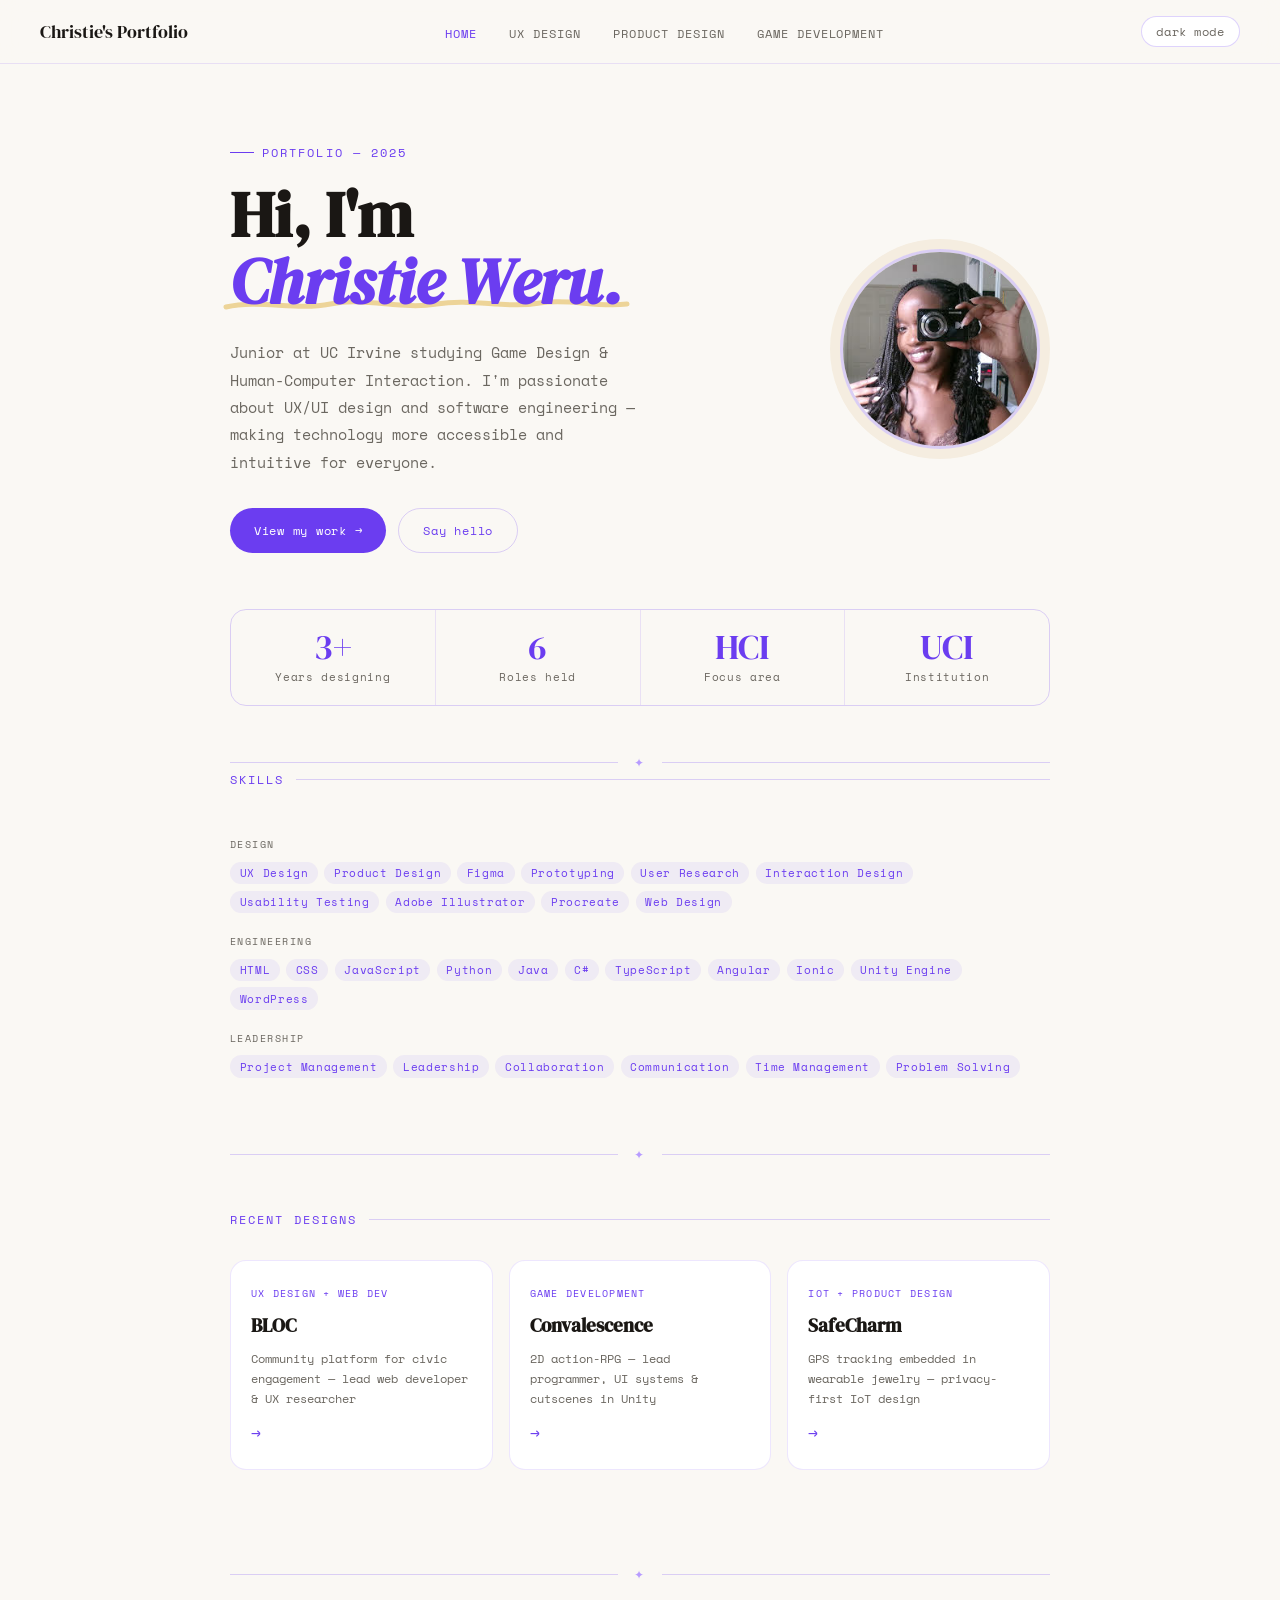
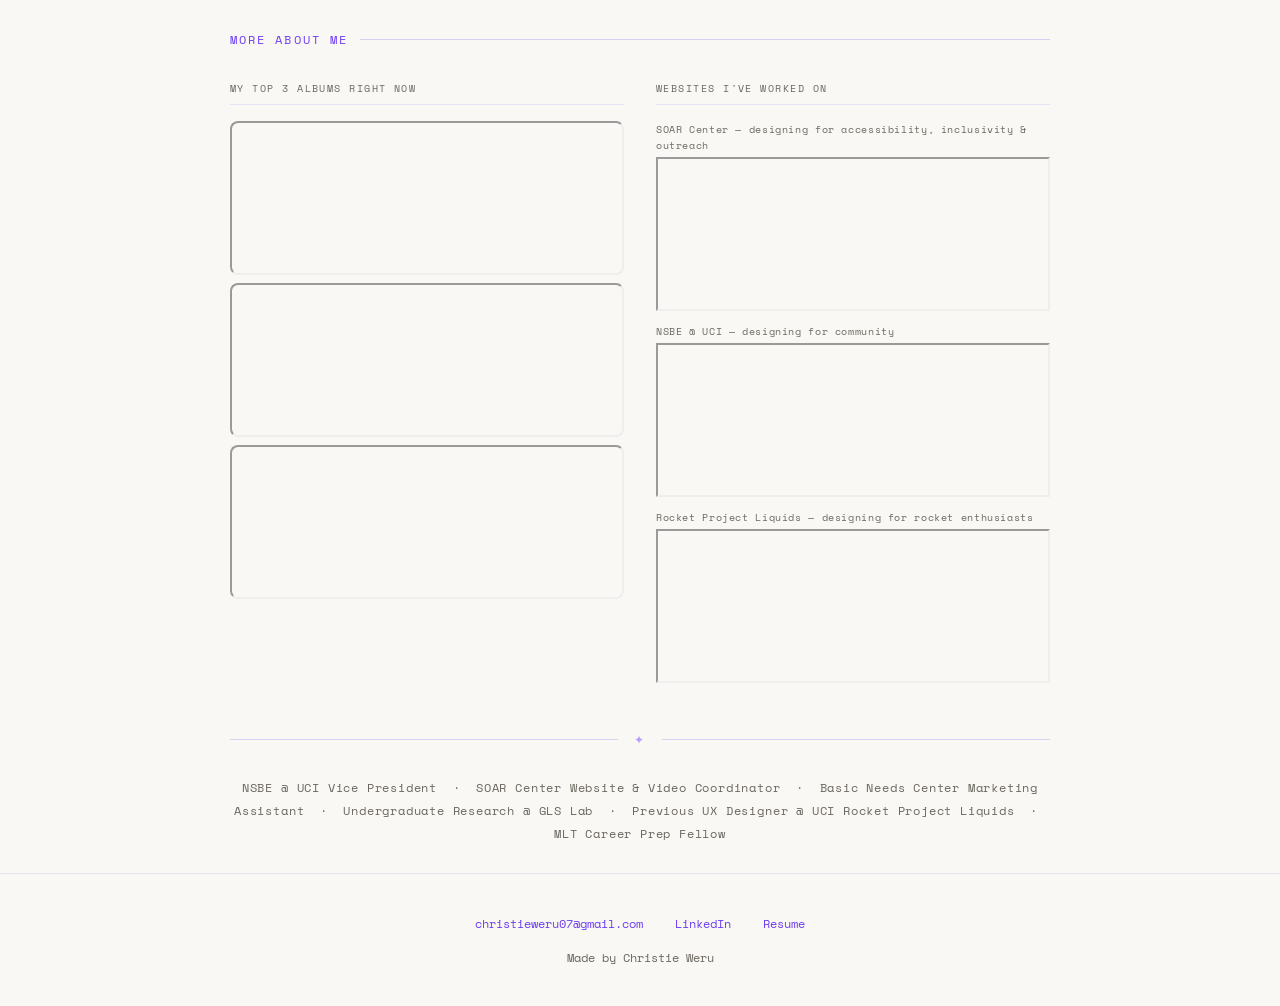
==== commit 6f01c97e: "updated index and product page" ====
--- a/index.html
+++ b/index.html
@@ -14,7 +14,6 @@
       max-width: 900px; margin: 0 auto;
       display: grid; grid-template-columns: 1fr 220px; gap: 3rem; align-items: center;
     }
-
     .hero-eyebrow {
       font-size: 0.72rem; letter-spacing: 0.18em; text-transform: uppercase;
       color: var(--accent); margin-bottom: 1.25rem;
@@ -22,7 +21,6 @@
     }
     .hero-eyebrow::before { content:''; display:inline-block; width:24px; height:1px; background:var(--accent); }
 
-    /* Scribble title block */
     .hero-title-wrap { position: relative; display: inline-block; margin-bottom: 1.5rem; }
     .hero-title {
       font-family: 'DM Serif Display', serif;
@@ -71,7 +69,6 @@
     }
     .hero-cta-ghost:hover { background: var(--accent); color: #fff; border-color: var(--accent); }
 
-    /* Photo circle */
     .hero-photo {
       width: 200px; height: 200px; border-radius: 50%;
       overflow: hidden;
@@ -88,7 +85,6 @@
       letter-spacing: 0.1em; text-align: center; text-transform: uppercase;
     }
 
-    /* Stats */
     .stats-wrap { max-width: 900px; margin: 0 auto; padding: 0 2.5rem 3rem; }
     .stats-row {
       display: flex; border: 1px solid var(--border2); border-radius: var(--radius); overflow: hidden;
@@ -98,13 +94,11 @@
     .stat-num { font-family: 'DM Serif Display', serif; font-size: 2.2rem; color: var(--accent); line-height: 1; }
     .stat-label { font-size: 0.68rem; color: var(--muted); letter-spacing: 0.06em; margin-top: 0.25rem; }
 
-    /* Skills */
     .skills-section { padding: 0 2.5rem 3rem; max-width: 900px; margin: 0 auto; }
     .skill-group { margin-bottom: 1.25rem; }
     .skill-group-label { font-size: 0.65rem; letter-spacing: 0.14em; text-transform: uppercase; color: var(--muted); margin-bottom: 0.6rem; }
     .skill-group-tags { display: flex; flex-wrap: wrap; gap: 0.4rem; }
 
-    /* Work tiles */
     .work-wrap { padding: 0 2.5rem; max-width: 900px; margin: 0 auto 3rem; }
     .work-grid { display: grid; grid-template-columns: repeat(3,1fr); gap: 1rem; }
     .work-tile {
@@ -119,7 +113,6 @@
     .work-tile-desc { font-size: 0.78rem; color: var(--muted); line-height: 1.6; }
     .work-tile-arrow { font-size: 1rem; color: var(--accent); margin-top: auto; }
 
-    /* About extras */
     .about-wrap { padding: 0 2.5rem 3rem; max-width: 900px; margin: 0 auto; }
     .about-grid { display: grid; grid-template-columns: 1fr 1fr; gap: 2rem; }
     .about-block-label {
@@ -161,14 +154,13 @@
   <!-- HERO -->
   <div class="hero reveal">
     <div>
-      <p class="hero-eyebrow">Portfolio — 2025</p>
+      <p class="hero-eyebrow">Portfolio &mdash; 2025</p>
 
       <div class="hero-title-wrap">
         <h1 class="hero-title">
           Hi, I'm<br>
           <em>Christie Weru.</em>
         </h1>
-        <!-- Hand-drawn scribble under the name -->
         <svg class="scribble" viewBox="0 0 400 18" preserveAspectRatio="none" aria-hidden="true">
           <path d="M2 12 C 35 4, 70 16, 105 9 C 140 2, 175 15, 210 9 C 245 3, 278 14, 312 8 C 340 3, 368 13, 398 9"/>
         </svg>
@@ -176,12 +168,11 @@
 
       <p class="hero-body">Junior at UC Irvine studying Game Design & Human-Computer Interaction. I'm passionate about UX/UI design and software engineering — making technology more accessible and intuitive for everyone.</p>
       <div class="hero-ctas">
-        <a href="ux.html" class="hero-cta">View my work →</a>
+        <a href="ux.html" class="hero-cta">View my work &rarr;</a>
         <a href="mailto:christieweru07@gmail.com" class="hero-cta-ghost">Say hello</a>
       </div>
     </div>
 
-    <!-- PHOTO — swap images/christie.jpg for your real photo path -->
     <div class="hero-photo">
       <img
         src="images/christie-digi.jpg"
@@ -193,7 +184,7 @@
           <circle cx="18" cy="12" r="7" stroke="#6b3df0" stroke-width="1.5"/>
           <path d="M2 34c0-8.837 7.163-16 16-16s16 7.163 16 16" stroke="#6b3df0" stroke-width="1.5" stroke-linecap="round"/>
         </svg>
-        <span>Add your photo:<br>images/christie.jpg</span>
+        <span>Add your photo:<br>images/christie-digi.jpg</span>
       </div>
     </div>
   </div>
@@ -208,7 +199,7 @@
     </div>
   </div>
 
-  <div class="section-divider">✦</div>
+  <div class="section-divider">&#10022;</div>
 
   <!-- SKILLS -->
   <section class="skills-section reveal">
@@ -244,7 +235,7 @@
     </div>
   </section>
 
-  <div class="section-divider">✦</div>
+  <div class="section-divider">&#10022;</div>
 
   <!-- RECENT WORK -->
   <section style="max-width:900px;margin:0 auto;padding:3rem 0;">
@@ -252,28 +243,28 @@
     <div class="work-wrap" style="padding-bottom:0">
       <div class="work-grid reveal">
         <a class="work-tile" href="ux.html">
-          <span class="work-tile-cat">UX Design</span>
-          <h2 class="work-tile-title">Integration System</h2>
-          <p class="work-tile-desc">Interactive onboarding for UCI Rocket Project Liquids — built in Figma</p>
-          <span class="work-tile-arrow">→</span>
+          <span class="work-tile-cat">UX Design + Web Dev</span>
+          <h2 class="work-tile-title">BLOC</h2>
+          <p class="work-tile-desc">Community platform for civic engagement &mdash; lead web developer &amp; UX researcher</p>
+          <span class="work-tile-arrow">&rarr;</span>
         </a>
         <a class="work-tile" href="game-dev.html">
           <span class="work-tile-cat">Game Development</span>
           <h2 class="work-tile-title">Convalescence</h2>
-          <p class="work-tile-desc">2D action-RPG — lead programmer, UI systems & cutscenes in Unity</p>
-          <span class="work-tile-arrow">→</span>
+          <p class="work-tile-desc">2D action-RPG &mdash; lead programmer, UI systems &amp; cutscenes in Unity</p>
+          <span class="work-tile-arrow">&rarr;</span>
         </a>
-        <a class="work-tile" href="ux.html">
-          <span class="work-tile-cat">UX Design</span>
-          <h2 class="work-tile-title">Kidz Docs</h2>
-          <p class="work-tile-desc">Google Docs redesigned for children ≤12 — UX lead & lo-fi prototyping</p>
-          <span class="work-tile-arrow">→</span>
+        <a class="work-tile" href="product.html">
+          <span class="work-tile-cat">IoT + Product Design</span>
+          <h2 class="work-tile-title">SafeCharm</h2>
+          <p class="work-tile-desc">GPS tracking embedded in wearable jewelry &mdash; privacy-first IoT design</p>
+          <span class="work-tile-arrow">&rarr;</span>
         </a>
       </div>
     </div>
   </section>
 
-  <div class="section-divider">✦</div>
+  <div class="section-divider">&#10022;</div>
 
   <!-- MORE ABOUT ME -->
   <section style="max-width:900px;margin:0 auto;padding:3rem 0 0;">
@@ -291,19 +282,28 @@
         <div>
           <p class="about-block-label">Websites I've worked on</p>
           <div class="sites-grid">
-            <div><p class="site-item-label">SOAR Center</p><iframe src="https://soar.uci.edu/" width="100%" height="140" title="SOAR Center Website"></iframe></div>
-            <div><p class="site-item-label">NSBE @ UCI</p><iframe src="https://sites.uci.edu/nsbeatuci/" width="100%" height="140" title="NSBE at UCI Website"></iframe></div>
-            <div><p class="site-item-label">Rocket Project Liquids</p><iframe src="https://www.rocket.eng.uci.edu/liquids/" width="100%" height="140" title="Rocket Project - Liquids Website"></iframe></div>
+            <div>
+              <p class="site-item-label">SOAR Center &mdash; designing for accessibility, inclusivity &amp; outreach</p>
+              <iframe src="https://soar.uci.edu/" width="100%" height="140" title="SOAR Center Website"></iframe>
+            </div>
+            <div>
+              <p class="site-item-label">NSBE @ UCI &mdash; designing for community</p>
+              <iframe src="https://sites.uci.edu/nsbeatuci/" width="100%" height="140" title="NSBE at UCI Website"></iframe>
+            </div>
+            <div>
+              <p class="site-item-label">Rocket Project Liquids &mdash; designing for rocket enthusiasts</p>
+              <iframe src="https://www.rocket.eng.uci.edu/liquids/" width="100%" height="140" title="Rocket Project - Liquids Website"></iframe>
+            </div>
           </div>
         </div>
       </div>
     </div>
   </section>
 
-  <div class="section-divider" style="margin-top:3rem;">✦</div>
+  <div class="section-divider" style="margin-top:3rem;">&#10022;</div>
 
   <div class="role-strip">
-    <p>NSBE @ UCI Vice President &nbsp;·&nbsp; SOAR Center Website &amp; Video Coordinator &nbsp;·&nbsp; Basic Needs Center Marketing Assistant &nbsp;·&nbsp; Undergraduate Research @ GLS Lab &nbsp;·&nbsp; Previous UX Designer @ UCI Rocket Project Liquids &nbsp;·&nbsp; MLT Career Prep Fellow</p>
+    <p>NSBE @ UCI Vice President &nbsp;&middot;&nbsp; SOAR Center Website &amp; Video Coordinator &nbsp;&middot;&nbsp; Basic Needs Center Marketing Assistant &nbsp;&middot;&nbsp; Undergraduate Research @ GLS Lab &nbsp;&middot;&nbsp; Previous UX Designer @ UCI Rocket Project Liquids &nbsp;&middot;&nbsp; MLT Career Prep Fellow</p>
   </div>
 
   <footer>
@@ -315,26 +315,27 @@
     <p style="font-size:0.72rem;color:var(--muted)">Made by Christie Weru</p>
   </footer>
 
-  <script async src="https://www.instagram.com/embed.js"></script>
   <script>
     (function(){
-      const body = document.body;
-      const btn  = document.getElementById('themeToggle');
-      const saved = localStorage.getItem('theme');
+      var body = document.body;
+      var btn  = document.getElementById('themeToggle');
+      var saved = localStorage.getItem('theme');
       if (saved === 'dark') body.classList.add('dark');
       else if (!saved && window.matchMedia('(prefers-color-scheme: dark)').matches) body.classList.add('dark');
       function sync(){ btn.textContent = body.classList.contains('dark') ? 'light mode' : 'dark mode'; }
       sync();
-      btn.addEventListener('click', () => {
+      btn.addEventListener('click', function() {
         body.classList.toggle('dark');
         localStorage.setItem('theme', body.classList.contains('dark') ? 'dark' : 'light');
         sync();
       });
     })();
-    const obs = new IntersectionObserver(entries => {
-      entries.forEach((e,i) => { if(e.isIntersecting) setTimeout(()=>e.target.classList.add('visible'), i*80); });
-    }, {threshold:0.06});
-    document.querySelectorAll('.reveal').forEach(el => obs.observe(el));
+    var obs = new IntersectionObserver(function(entries) {
+      entries.forEach(function(e, i) {
+        if (e.isIntersecting) setTimeout(function(){ e.target.classList.add('visible'); }, i * 80);
+      });
+    }, {threshold: 0.06});
+    document.querySelectorAll('.reveal').forEach(function(el){ obs.observe(el); });
   </script>
 </body>
 </html>
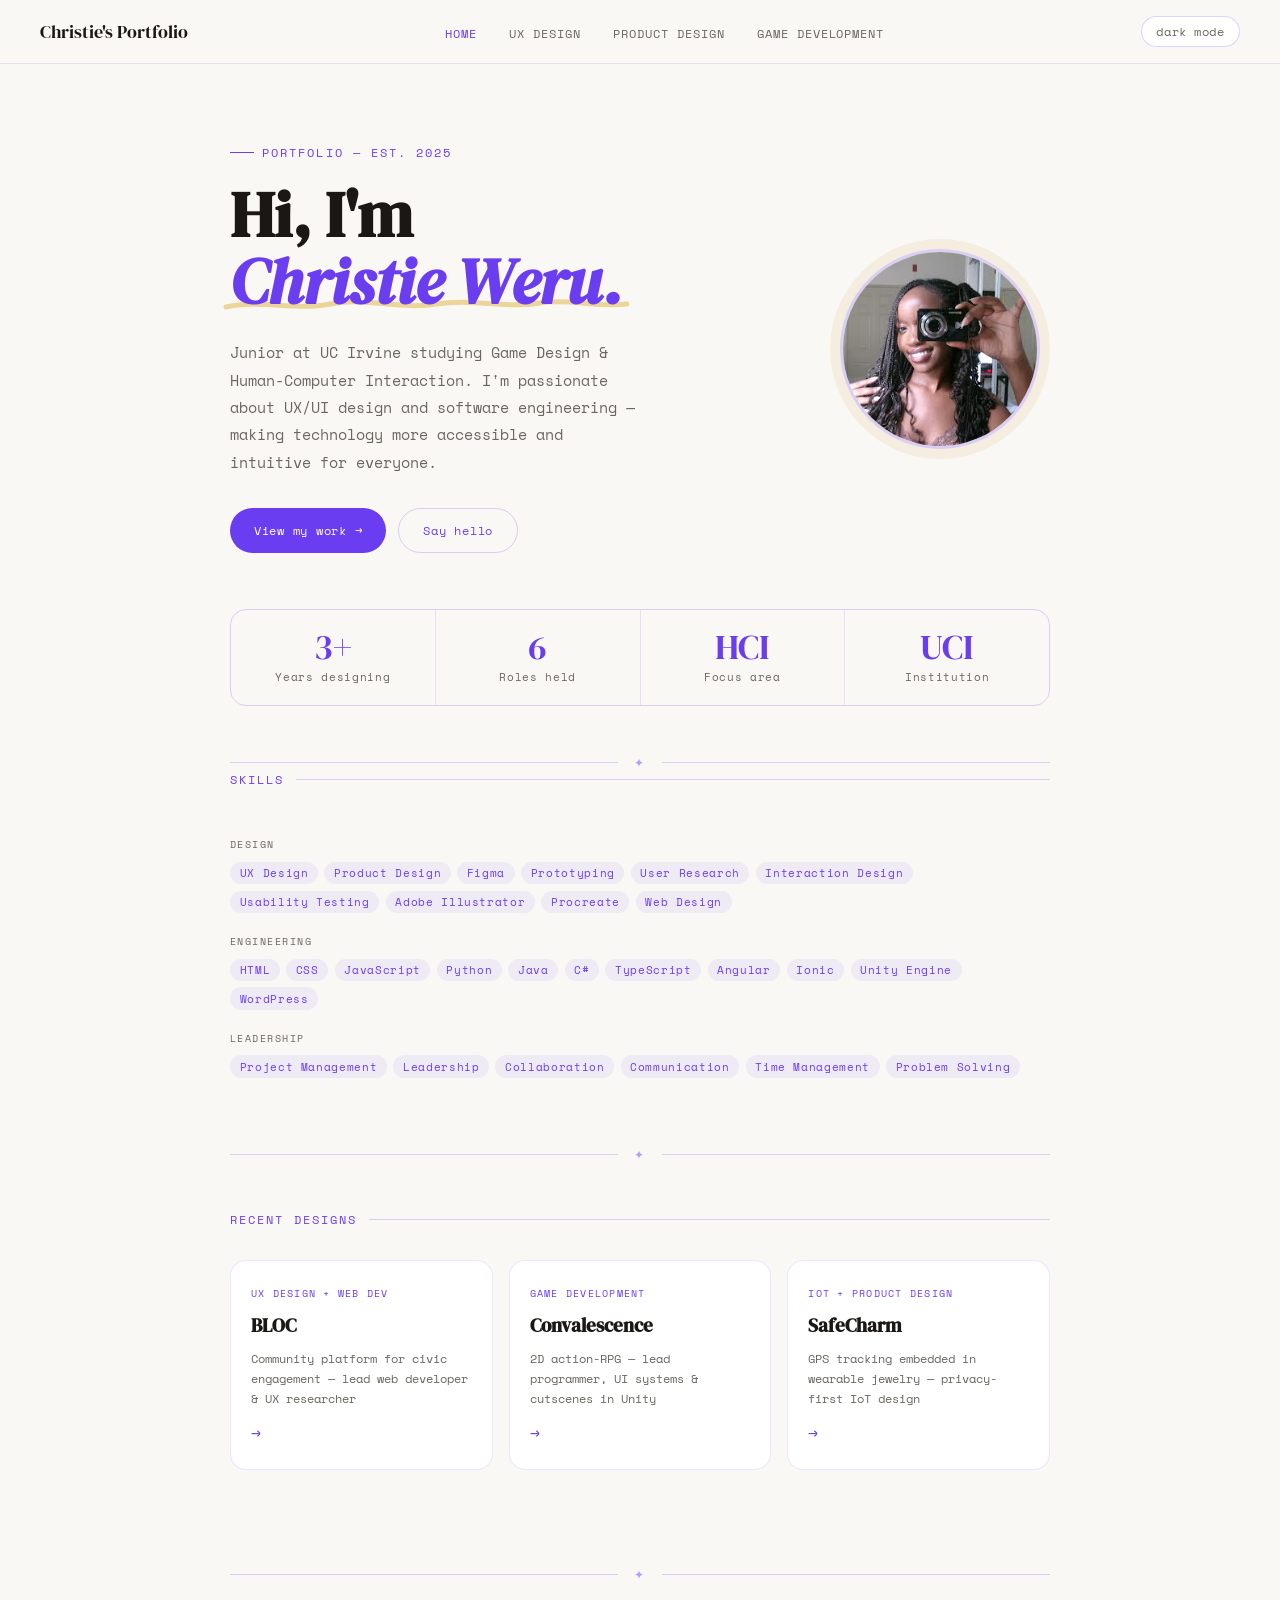
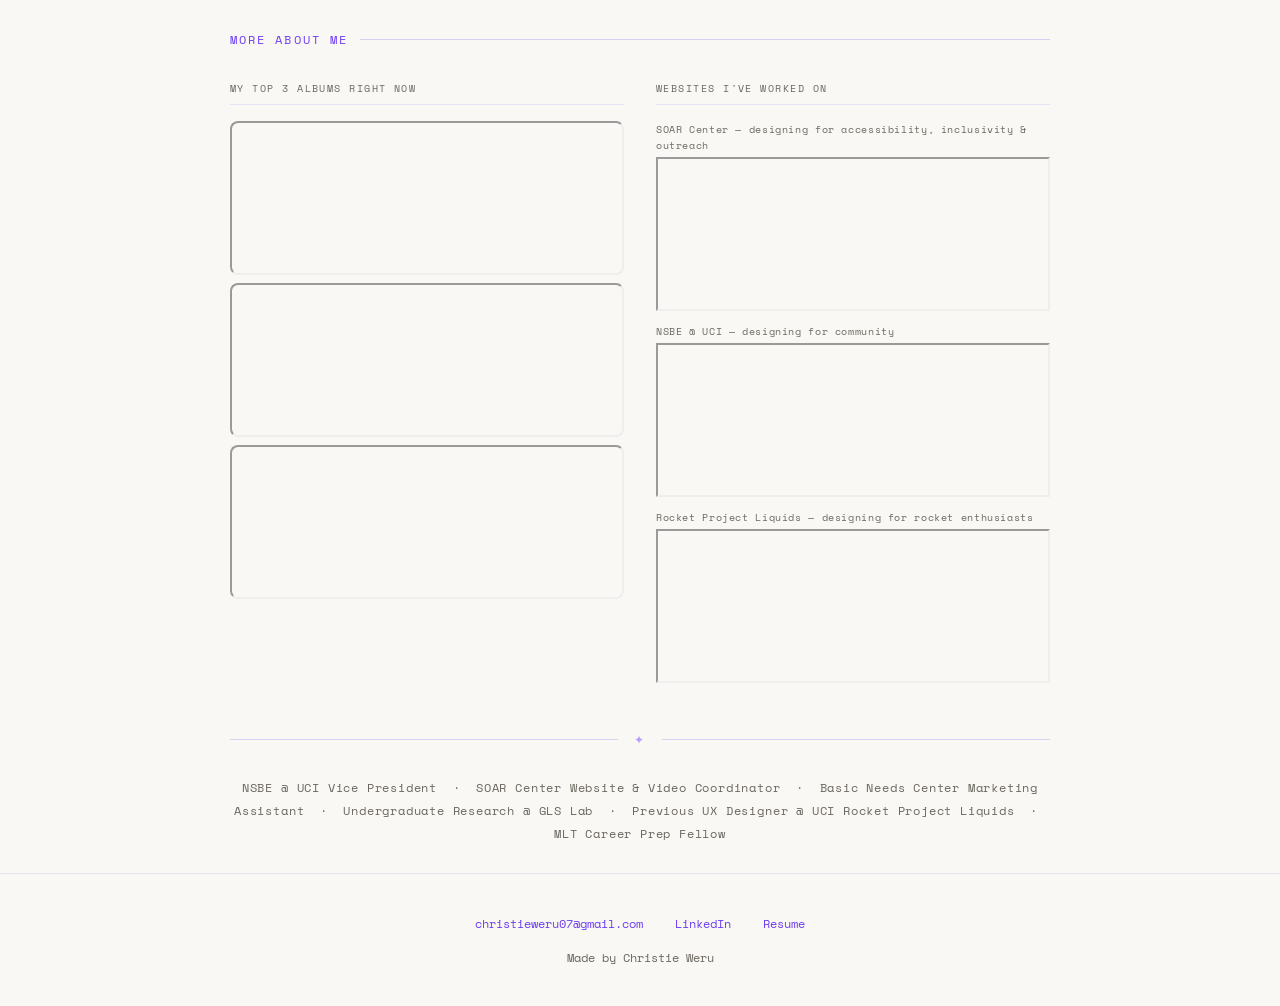
==== commit 93f4c5ab: "Update index.html" ====
--- a/index.html
+++ b/index.html
@@ -154,7 +154,7 @@
   <!-- HERO -->
   <div class="hero reveal">
     <div>
-      <p class="hero-eyebrow">Portfolio &mdash; 2025</p>
+      <p class="hero-eyebrow">Portfolio &mdash; est. 2025</p>
 
       <div class="hero-title-wrap">
         <h1 class="hero-title">
